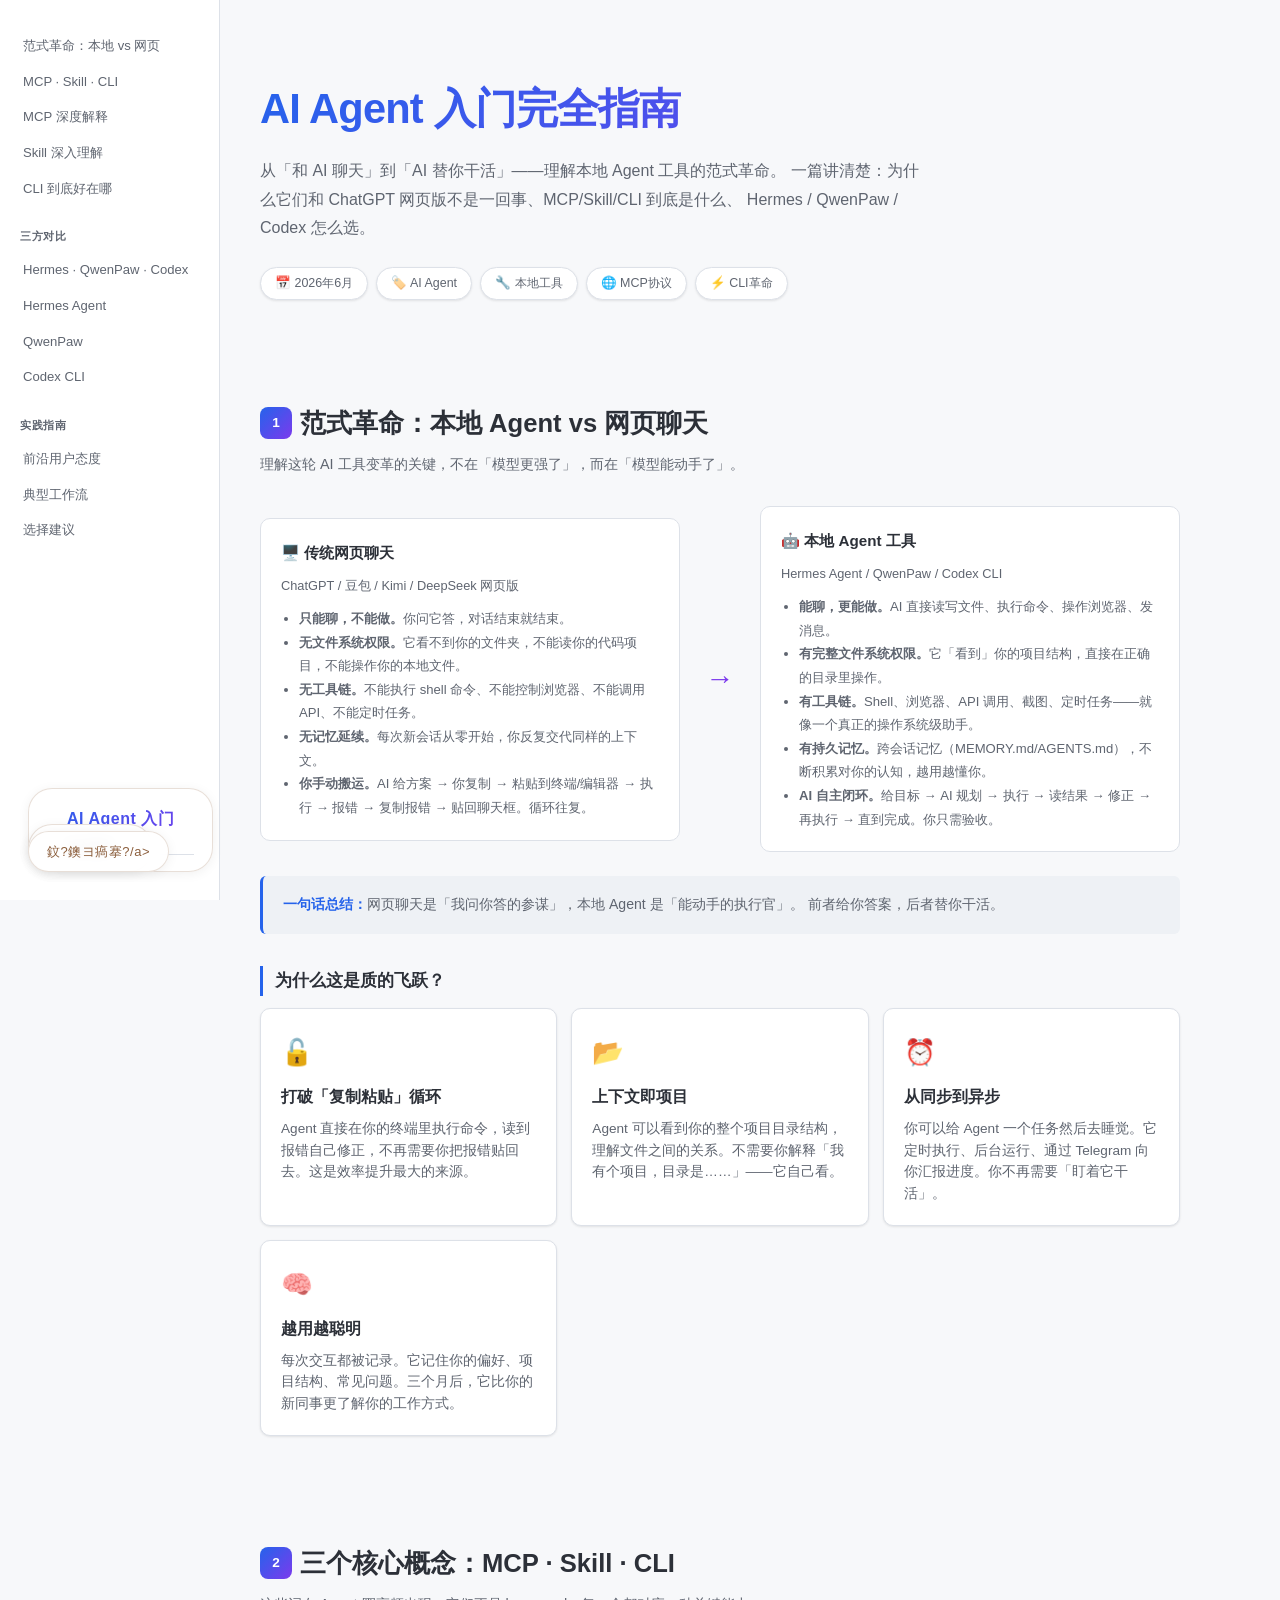
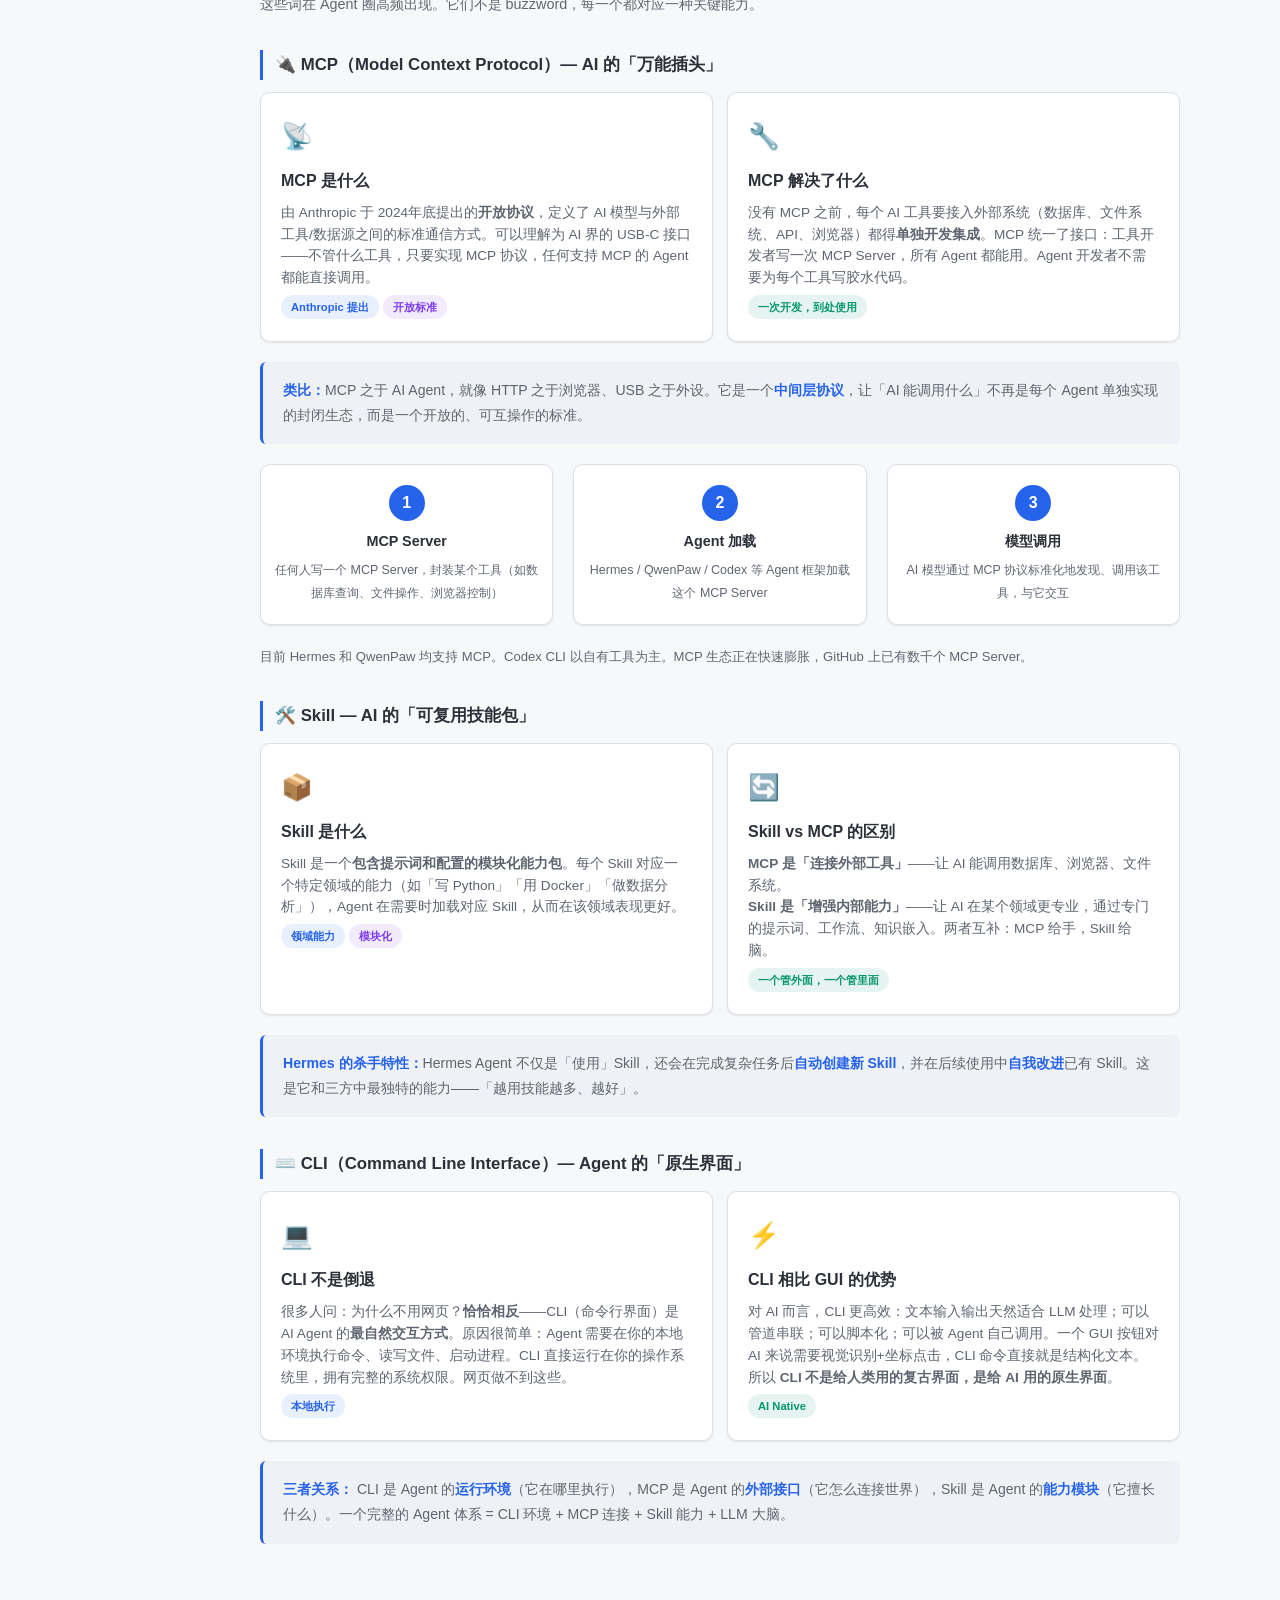
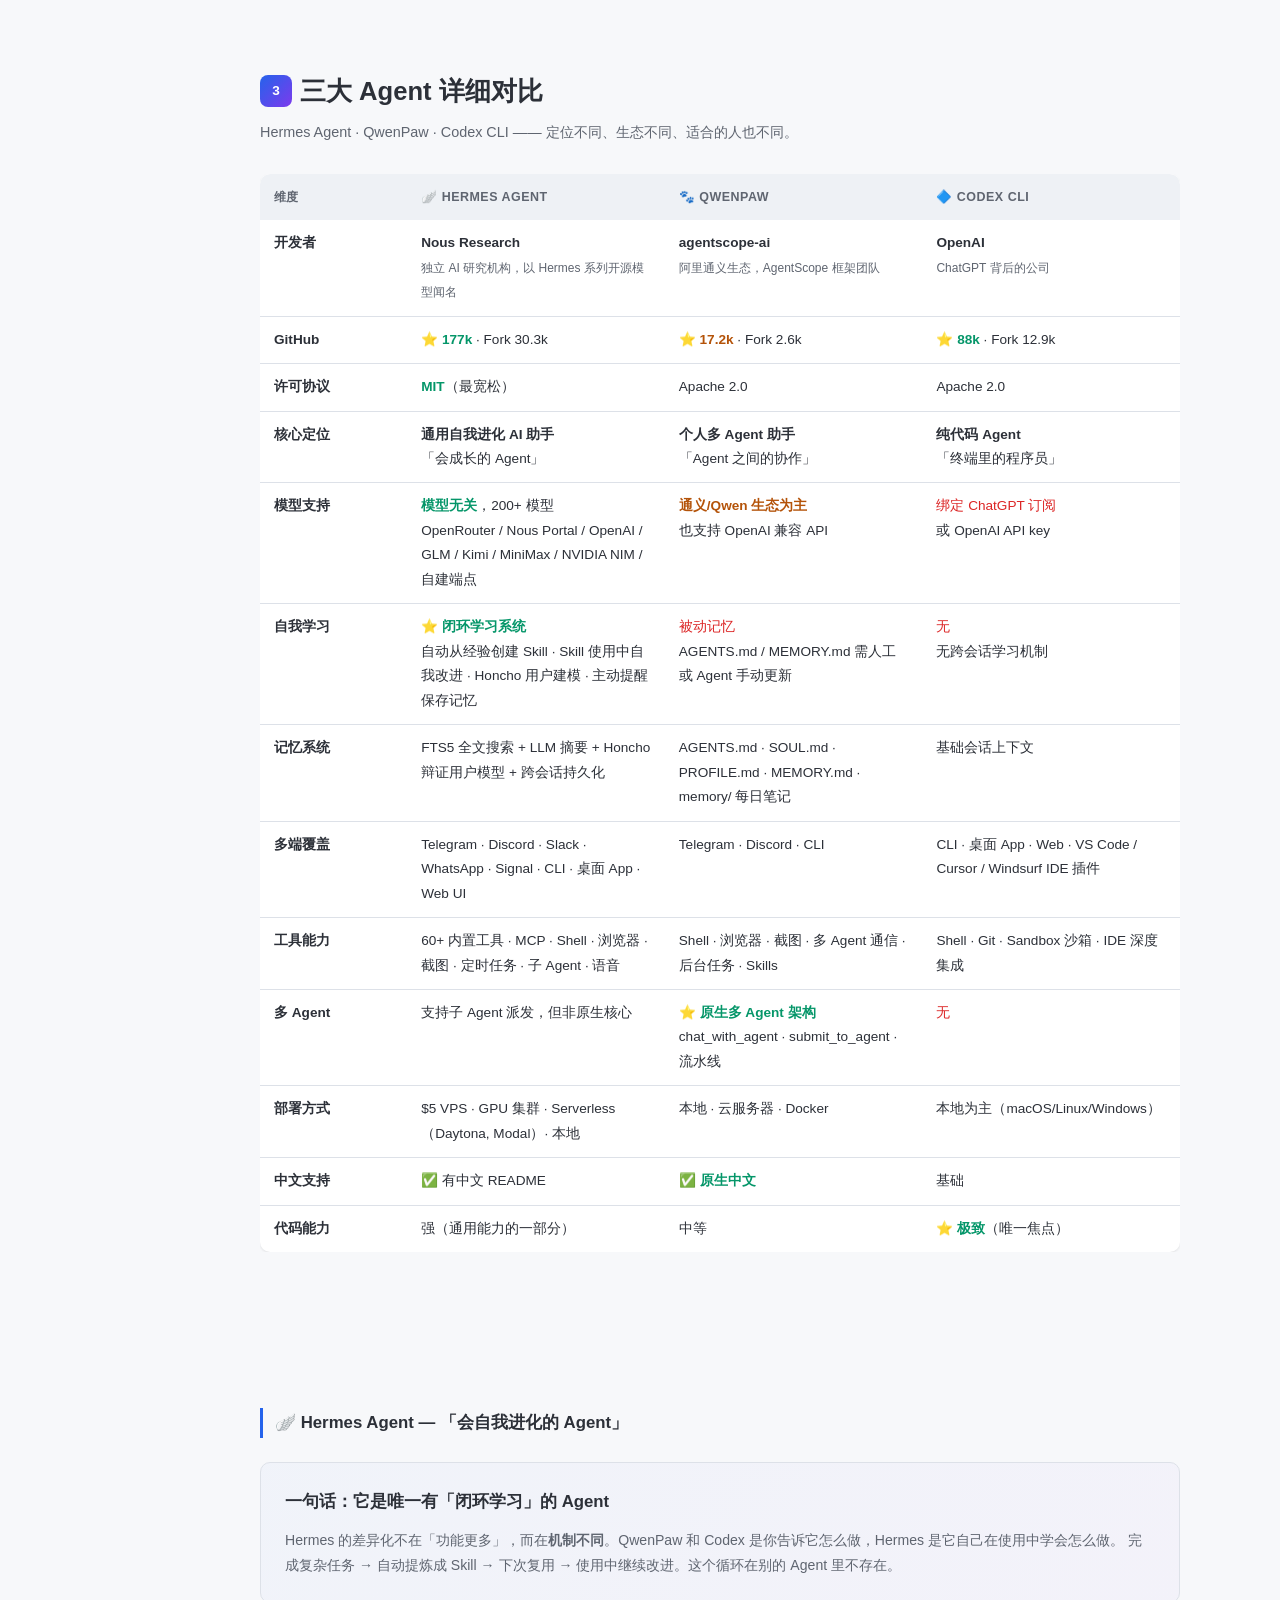
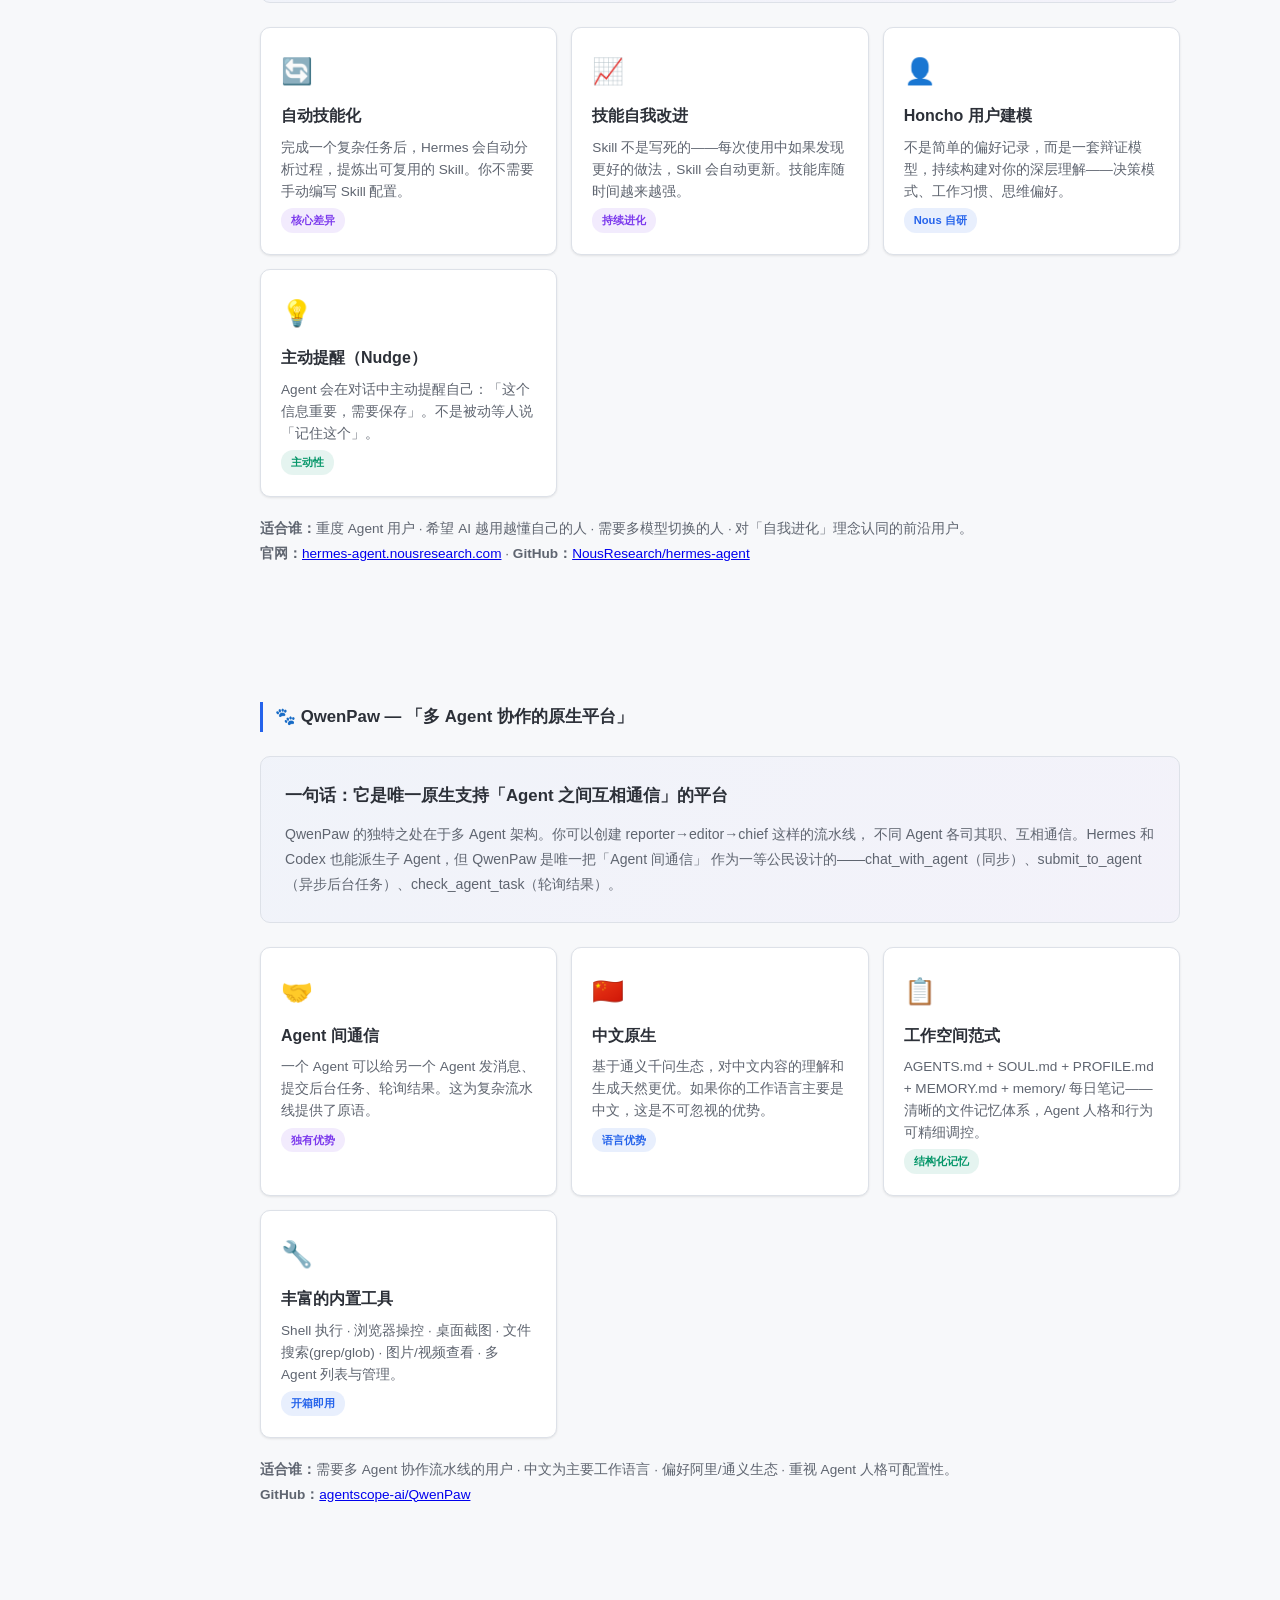
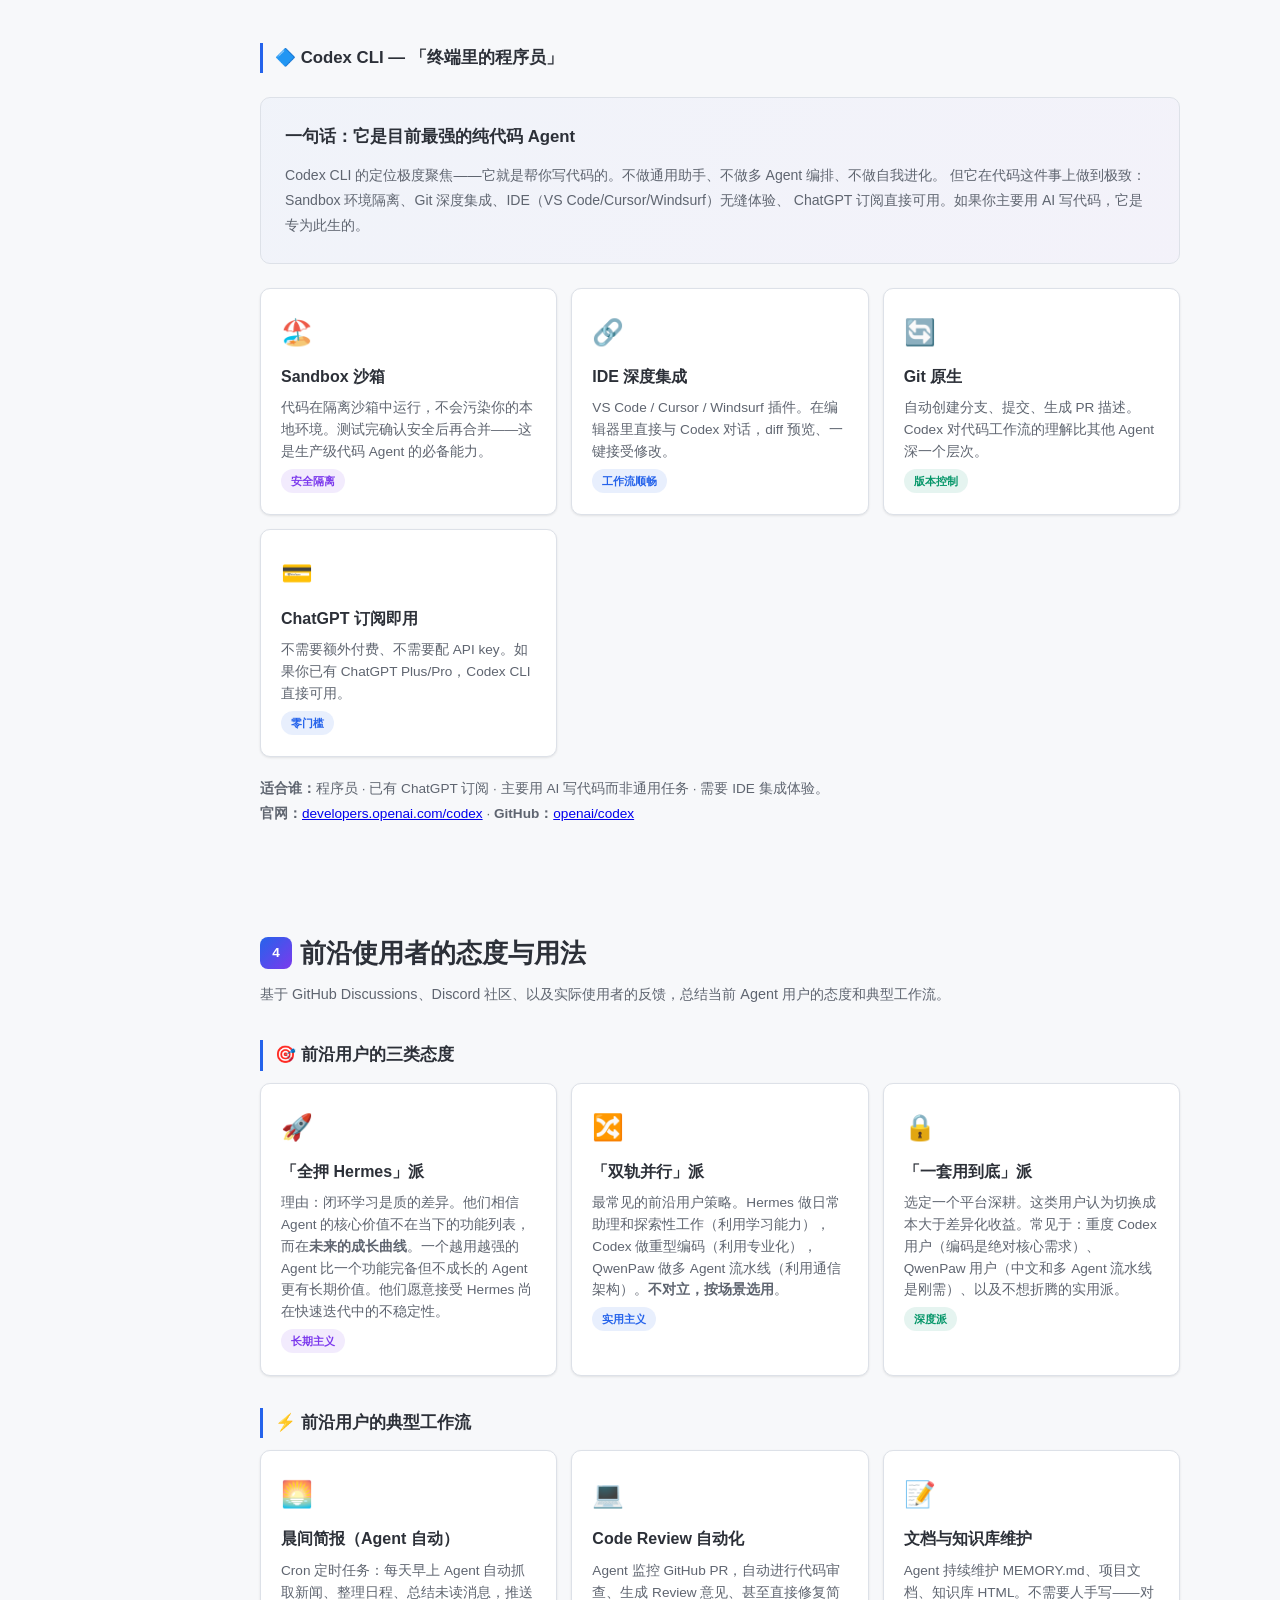
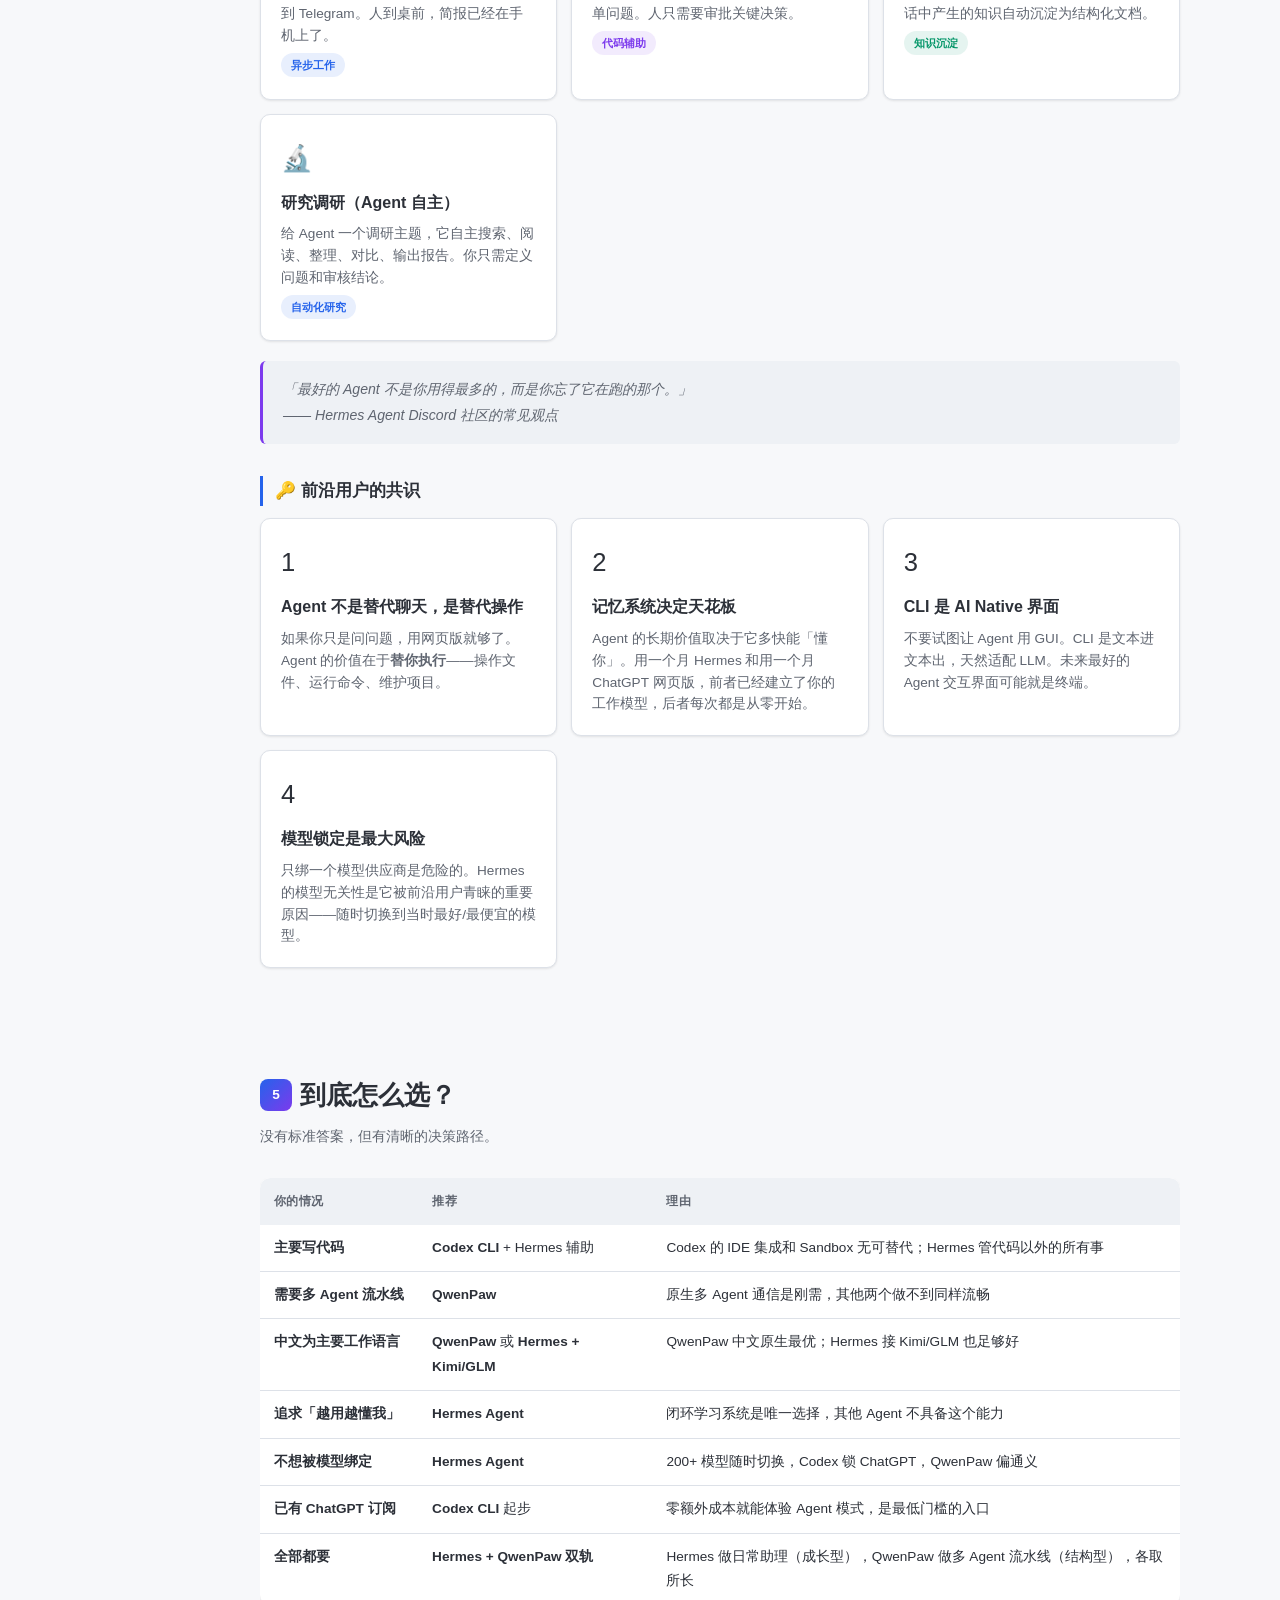
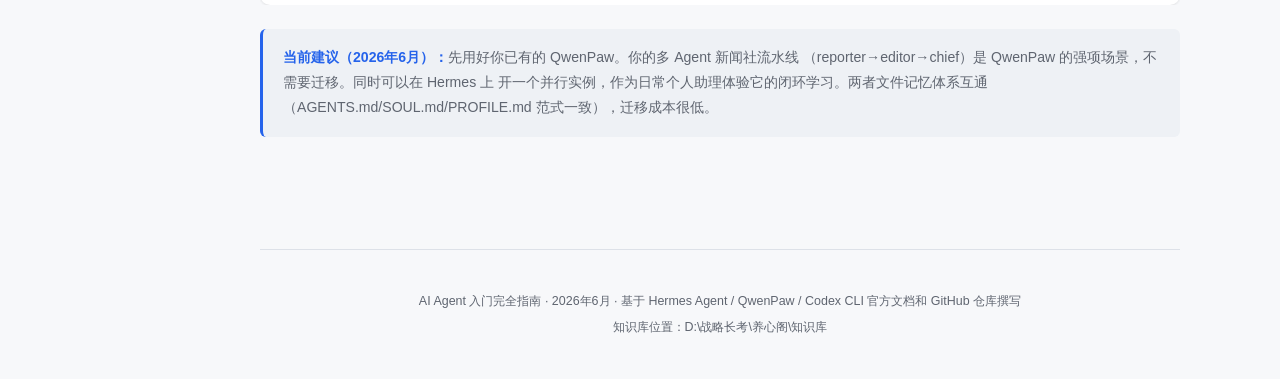
==== kb/ai-agent.html @ 38638a7e "feat: 知识库门户 + 9篇知识文章" ====
﻿<!DOCTYPE html>
<html lang="zh-CN">
<head>
<meta charset="UTF-8">
<meta name="viewport" content="width=device-width, initial-scale=1.0">
<title>AI Agent 入门 — 本地Agent vs 网页聊天 · MCP/Skill/CLI 科普 · 三大Agent对比</title>
<style>
:root {
  --bg: #f7f8fa; --bg2: #fff; --bg3: #eef1f5; --card: #fff;
  --border: #dde1e8; --text: #2c3038; --text2: #5f6570;
  --accent: #2563eb; --accent2: #7c3aed; --accent3: #059669;
  --accent4: #dc2626; --gold: #b45309; --radius: 10px; --radius-sm: 6px;
  --shadow: 0 1px 3px rgba(0,0,0,.06), 0 1px 2px rgba(0,0,0,.04);
  --shadow-hover: 0 4px 16px rgba(0,0,0,.08);
  --nav-w: 220px;
}
* { margin:0; padding:0; box-sizing:border-box; }
html { scroll-behavior:smooth; font-size:16px; }
body {
  background:var(--bg); color:var(--text);
  font-family: -apple-system, BlinkMacSystemFont, "Segoe UI", "PingFang SC", "Hiragino Sans GB", "Microsoft YaHei", sans-serif;
  line-height:1.8; overflow-x:hidden;
}

/* ====== SIDEBAR NAV ====== */
.sidebar {
  position:fixed; top:0; left:0; width:var(--nav-w); height:100vh;
  background:var(--bg2); border-right:1px solid var(--border);
  z-index:200; overflow-y:auto; overflow-x:hidden;
  display:flex; flex-direction:column; padding:20px 0;
}
.side-logo {
  padding:8px 20px 20px; font-weight:800; font-size:1rem;
  background:linear-gradient(135deg,var(--accent),var(--accent2));
  -webkit-background-clip:text; -webkit-text-fill-color:transparent;
  border-bottom:1px solid var(--border); margin-bottom:8px;
}
.side-group { padding:8px 0; }
.side-group-title {
  font-size:0.7rem; font-weight:700; color:var(--text2); text-transform:uppercase;
  letter-spacing:.06em; padding:4px 20px 6px;
}
.side-a {
  display:block; padding:6px 20px; font-size:0.82rem; color:var(--text2);
  text-decoration:none; border-left:3px solid transparent; transition:all .15s;
}
.side-a:hover { color:var(--accent); background:rgba(37,99,235,.06); border-left-color:var(--accent); }

/* ====== MAIN CONTENT ====== */
main { margin-left:var(--nav-w); padding:0 40px; max-width:1000px; }

.hero { padding:72px 0 48px; }
.hero h1 { font-size:clamp(1.8rem,4vw,2.6rem); font-weight:900; letter-spacing:-0.02em; margin-bottom:10px; background:linear-gradient(135deg,var(--accent),var(--accent2)); -webkit-background-clip:text; -webkit-text-fill-color:transparent; }
.hero .sub { font-size:1rem; color:var(--text2); max-width:660px; margin-bottom:24px; }
.hero-badges { display:flex; gap:8px; flex-wrap:wrap; }
.badge { padding:4px 14px; border-radius:18px; font-size:0.78rem; border:1px solid var(--border); color:var(--text2); background:var(--bg2); box-shadow:var(--shadow); }

.section { padding:52px 0; }
.sec-title { font-size:clamp(1.3rem,3vw,1.6rem); font-weight:800; margin-bottom:6px; color:var(--text); display:flex; align-items:center; gap:8px; }
.sec-num { display:inline-flex; align-items:center; justify-content:center; width:32px; height:32px; border-radius:8px; background:linear-gradient(135deg,var(--accent),var(--accent2)); color:#fff; font-size:0.85rem; font-weight:800; flex-shrink:0; }
.sec-desc { color:var(--text2); margin-bottom:28px; font-size:0.9rem; max-width:700px; }
.sec-title-sm { color:var(--text); font-size:1.05rem; font-weight:700; margin:32px 0 12px; padding-left:12px; border-left:3px solid var(--accent); }

.card-grid { display:grid; grid-template-columns:repeat(auto-fill, minmax(260px,1fr)); gap:14px; }
.card-grid-2 { display:grid; grid-template-columns:repeat(auto-fill, minmax(380px,1fr)); gap:14px; }
.card { background:var(--card); border:1px solid var(--border); border-radius:var(--radius); padding:20px; box-shadow:var(--shadow); transition:all .2s; }
.card:hover { box-shadow:var(--shadow-hover); transform:translateY(-1px); }
.card-icon { font-size:1.6rem; margin-bottom:8px; display:block; }
.card h3 { font-size:1rem; font-weight:700; margin-bottom:6px; color:var(--text); }
.card p { font-size:0.85rem; color:var(--text2); line-height:1.6; }

.tag { display:inline-block; padding:2px 10px; border-radius:12px; font-size:0.7rem; margin-top:6px; font-weight:600; }
.tb { background:rgba(37,99,235,.1); color:var(--accent); }
.tg { background:rgba(5,150,105,.1); color:var(--accent3); }
.tp { background:rgba(124,58,237,.1); color:var(--accent2); }
.tr { background:rgba(220,38,38,.1); color:var(--accent4); }
.ty { background:rgba(180,83,9,.1); color:var(--gold); }

/* Info box */
.info-box { background:var(--bg3); border-left:3px solid var(--accent); border-radius:var(--radius-sm); padding:16px 20px; margin:20px 0; font-size:0.88rem; color:var(--text2); }
.info-box strong { color:var(--accent); }

/* Comparison table */
.tbl-wrap { overflow-x:auto; margin:20px 0; }
table { width:100%; border-collapse:collapse; font-size:0.85rem; background:var(--card); border-radius:var(--radius); overflow:hidden; box-shadow:var(--shadow); }
thead th { background:var(--bg3); text-align:left; padding:12px 14px; font-weight:700; font-size:0.78rem; color:var(--text2); text-transform:uppercase; letter-spacing:.04em; }
thead th:first-child { border-radius:var(--radius) 0 0 0; }
thead th:last-child { border-radius:0 var(--radius) 0 0; }
tbody td { padding:11px 14px; border-bottom:1px solid var(--border); vertical-align:top; }
tbody tr:last-child td { border-bottom:none; }
.col-label { font-weight:700; color:var(--text); white-space:nowrap; }
td .yes { color:var(--accent3); font-weight:600; }
td .no  { color:var(--accent4); }
td .partial { color:var(--gold); font-weight:600; }

/* Quote */
blockquote {
  margin:20px 0; padding:16px 20px; background:var(--bg3);
  border-left:3px solid var(--accent2); border-radius:var(--radius-sm);
  font-size:0.88rem; color:var(--text2); font-style:italic;
}

/* Paradigm diagram */
.paradigm-grid {
  display:grid; grid-template-columns:1fr 80px 1fr; gap:0;
  margin:24px 0; align-items:center;
}
.paradigm-col { background:var(--card); border:1px solid var(--border); border-radius:var(--radius); padding:20px; }
.paradigm-arrow { text-align:center; font-size:1.8rem; color:var(--accent2); font-weight:900; }
.paradigm-col h4 { font-size:0.95rem; margin-bottom:8px; display:flex; align-items:center; gap:6px; }
.paradigm-col ul { font-size:0.82rem; color:var(--text2); padding-left:18px; line-height:1.8; }

/* Flow cards */
.flow-row { display:flex; gap:20px; flex-wrap:wrap; margin:20px 0; }
.flow-step { flex:1; min-width:180px; text-align:center; padding:20px 14px; background:var(--card); border:1px solid var(--border); border-radius:var(--radius); box-shadow:var(--shadow); }
.flow-step-num { display:inline-flex; align-items:center; justify-content:center; width:36px; height:36px; border-radius:50%; background:var(--accent); color:#fff; font-weight:800; font-size:1rem; margin-bottom:8px; }
.flow-step h4 { font-size:0.9rem; margin-bottom:4px; }
.flow-step p { font-size:0.78rem; color:var(--text2); }

/* Highlight box */
.hl-box {
  border:1px solid var(--border); border-radius:var(--radius); padding:24px;
  background:linear-gradient(135deg, rgba(37,99,235,.03), rgba(124,58,237,.03));
  margin:24px 0;
}
.hl-box h3 { font-size:1.05rem; margin-bottom:10px; }

/* 响应式 */
@media (max-width:768px) {
  .sidebar { display:none; }
  main { margin-left:0; padding:0 16px; }
  .card-grid { grid-template-columns:1fr; }
  .card-grid-2 { grid-template-columns:1fr; }
  .paradigm-grid { grid-template-columns:1fr; }
  .paradigm-arrow { transform:rotate(90deg); }
}

footer { padding:40px 0; border-top:1px solid var(--border); margin-top:40px; text-align:center; color:var(--text2); font-size:0.78rem; }
</style>
<style>
.kb-back-btn {
  position: fixed; bottom: 28px; left: 28px; z-index: 99999;
  background: rgba(255,255,255,0.9); backdrop-filter: blur(8px);
  -webkit-backdrop-filter: blur(8px);
  border: 1px solid rgba(139,94,60,0.2);
  border-radius: 24px; padding: 8px 18px;
  font-size: 13px; color: #8b5e3c; text-decoration: none;
  font-family: -apple-system, "PingFang SC", "Microsoft YaHei", sans-serif;
  box-shadow: 0 2px 12px rgba(0,0,0,0.06);
  transition: all 0.25s; display: inline-flex; align-items: center; gap: 6px;
  letter-spacing: 0.04em;
}
.kb-back-btn:hover {
  background: rgba(255,255,255,1);
  box-shadow: 0 4px 20px rgba(0,0,0,0.12);
  transform: translateY(-2px);
  border-color: rgba(139,94,60,0.4);
}
</style>
</head>
<body>
<a href="../index.html" class="kb-back-btn">鈫?鐭ヨ瘑搴?/a>


<!-- ====== SIDEBAR NAV ====== -->
<nav class="sidebar">
  <div class="side-logo">AI Agent 入门</div>
  <div class="side-group">
    <div class="side-group-title">核心概念</div>
    <a class="side-a" href="#paradigm">范式革命：本地 vs 网页</a>
    <a class="side-a" href="#concepts">MCP · Skill · CLI</a>
    <a class="side-a" href="#mcp-deep">MCP 深度解释</a>
    <a class="side-a" href="#skill-deep">Skill 深入理解</a>
    <a class="side-a" href="#cli-deep">CLI 到底好在哪</a>
  </div>
  <div class="side-group">
    <div class="side-group-title">三方对比</div>
    <a class="side-a" href="#compare">Hermes · QwenPaw · Codex</a>
    <a class="side-a" href="#hermes-detail">Hermes Agent</a>
    <a class="side-a" href="#qwenpaw-detail">QwenPaw</a>
    <a class="side-a" href="#codex-detail">Codex CLI</a>
  </div>
  <div class="side-group">
    <div class="side-group-title">实践指南</div>
    <a class="side-a" href="#attitude">前沿用户态度</a>
    <a class="side-a" href="#workflow">典型工作流</a>
    <a class="side-a" href="#verdict">选择建议</a>
  </div>
</nav>

<!-- ====== MAIN CONTENT ====== -->
<main>

<!-- HERO -->
<section class="hero">
  <h1>AI Agent 入门完全指南</h1>
  <p class="sub">
    从「和 AI 聊天」到「AI 替你干活」——理解本地 Agent 工具的范式革命。
    一篇讲清楚：为什么它们和 ChatGPT 网页版不是一回事、MCP/Skill/CLI 到底是什么、
    Hermes / QwenPaw / Codex 怎么选。
  </p>
  <div class="hero-badges">
    <span class="badge">📅 2026年6月</span>
    <span class="badge">🏷️ AI Agent</span>
    <span class="badge">🔧 本地工具</span>
    <span class="badge">🌐 MCP协议</span>
    <span class="badge">⚡ CLI革命</span>
  </div>
</section>

<!-- ================================================================ -->
<!-- 第一部分：范式革命 -->
<!-- ================================================================ -->
<section class="section" id="paradigm">
  <h2 class="sec-title"><span class="sec-num">1</span> 范式革命：本地 Agent vs 网页聊天</h2>
  <p class="sec-desc">
    理解这轮 AI 工具变革的关键，不在「模型更强了」，而在「模型能动手了」。
  </p>

  <div class="paradigm-grid">
    <div class="paradigm-col">
      <h4>🖥️ 传统网页聊天</h4>
      <p style="font-size:0.8rem; color:var(--text2); margin-bottom:10px;">ChatGPT / 豆包 / Kimi / DeepSeek 网页版</p>
      <ul>
        <li><strong>只能聊，不能做。</strong>你问它答，对话结束就结束。</li>
        <li><strong>无文件系统权限。</strong>它看不到你的文件夹，不能读你的代码项目，不能操作你的本地文件。</li>
        <li><strong>无工具链。</strong>不能执行 shell 命令、不能控制浏览器、不能调用 API、不能定时任务。</li>
        <li><strong>无记忆延续。</strong>每次新会话从零开始，你反复交代同样的上下文。</li>
        <li><strong>你手动搬运。</strong>AI 给方案 → 你复制 → 粘贴到终端/编辑器 → 执行 → 报错 → 复制报错 → 贴回聊天框。循环往复。</li>
      </ul>
    </div>
    <div class="paradigm-arrow">→</div>
    <div class="paradigm-col">
      <h4>🤖 本地 Agent 工具</h4>
      <p style="font-size:0.8rem; color:var(--text2); margin-bottom:10px;">Hermes Agent / QwenPaw / Codex CLI</p>
      <ul>
        <li><strong>能聊，更能做。</strong>AI 直接读写文件、执行命令、操作浏览器、发消息。</li>
        <li><strong>有完整文件系统权限。</strong>它「看到」你的项目结构，直接在正确的目录里操作。</li>
        <li><strong>有工具链。</strong>Shell、浏览器、API 调用、截图、定时任务——就像一个真正的操作系统级助手。</li>
        <li><strong>有持久记忆。</strong>跨会话记忆（MEMORY.md/AGENTS.md），不断积累对你的认知，越用越懂你。</li>
        <li><strong>AI 自主闭环。</strong>给目标 → AI 规划 → 执行 → 读结果 → 修正 → 再执行 → 直到完成。你只需验收。</li>
      </ul>
    </div>
  </div>

  <div class="info-box">
    <strong>一句话总结：</strong>网页聊天是「我问你答的参谋」，本地 Agent 是「能动手的执行官」。
    前者给你答案，后者替你干活。
  </div>

  <h3 class="sec-title-sm">为什么这是质的飞跃？</h3>
  <div class="card-grid">
    <div class="card">
      <span class="card-icon">🔓</span>
      <h3>打破「复制粘贴」循环</h3>
      <p>Agent 直接在你的终端里执行命令，读到报错自己修正，不再需要你把报错贴回去。这是效率提升最大的来源。</p>
    </div>
    <div class="card">
      <span class="card-icon">📂</span>
      <h3>上下文即项目</h3>
      <p>Agent 可以看到你的整个项目目录结构，理解文件之间的关系。不需要你解释「我有个项目，目录是……」——它自己看。</p>
    </div>
    <div class="card">
      <span class="card-icon">⏰</span>
      <h3>从同步到异步</h3>
      <p>你可以给 Agent 一个任务然后去睡觉。它定时执行、后台运行、通过 Telegram 向你汇报进度。你不再需要「盯着它干活」。</p>
    </div>
    <div class="card">
      <span class="card-icon">🧠</span>
      <h3>越用越聪明</h3>
      <p>每次交互都被记录。它记住你的偏好、项目结构、常见问题。三个月后，它比你的新同事更了解你的工作方式。</p>
    </div>
  </div>
</section>

<!-- ================================================================ -->
<!-- 第二部分：MCP / Skill / CLI 概念科普 -->
<!-- ================================================================ -->
<section class="section" id="concepts">
  <h2 class="sec-title"><span class="sec-num">2</span> 三个核心概念：MCP · Skill · CLI</h2>
  <p class="sec-desc">
    这些词在 Agent 圈高频出现。它们不是 buzzword，每一个都对应一种关键能力。
  </p>

  <!-- MCP -->
  <div id="mcp-deep">
  <h3 class="sec-title-sm">🔌 MCP（Model Context Protocol）— AI 的「万能插头」</h3>
  <div class="card-grid-2">
    <div class="card">
      <span class="card-icon">📡</span>
      <h3>MCP 是什么</h3>
      <p>由 Anthropic 于 2024年底提出的<strong>开放协议</strong>，定义了 AI 模型与外部工具/数据源之间的标准通信方式。可以理解为 AI 界的 USB-C 接口——不管什么工具，只要实现 MCP 协议，任何支持 MCP 的 Agent 都能直接调用。</p>
      <span class="tag tb">Anthropic 提出</span>
      <span class="tag tp">开放标准</span>
    </div>
    <div class="card">
      <span class="card-icon">🔧</span>
      <h3>MCP 解决了什么</h3>
      <p>没有 MCP 之前，每个 AI 工具要接入外部系统（数据库、文件系统、API、浏览器）都得<strong>单独开发集成</strong>。MCP 统一了接口：工具开发者写一次 MCP Server，所有 Agent 都能用。Agent 开发者不需要为每个工具写胶水代码。</p>
      <span class="tag tg">一次开发，到处使用</span>
    </div>
  </div>
  <div class="info-box">
    <strong>类比：</strong>MCP 之于 AI Agent，就像 HTTP 之于浏览器、USB 之于外设。它是一个<strong>中间层协议</strong>，让「AI 能调用什么」不再是每个 Agent 单独实现的封闭生态，而是一个开放的、可互操作的标准。
  </div>
  <div class="flow-row">
    <div class="flow-step">
      <div class="flow-step-num">1</div>
      <h4>MCP Server</h4>
      <p>任何人写一个 MCP Server，封装某个工具（如数据库查询、文件操作、浏览器控制）</p>
    </div>
    <div class="flow-step">
      <div class="flow-step-num">2</div>
      <h4>Agent 加载</h4>
      <p>Hermes / QwenPaw / Codex 等 Agent 框架加载这个 MCP Server</p>
    </div>
    <div class="flow-step">
      <div class="flow-step-num">3</div>
      <h4>模型调用</h4>
      <p>AI 模型通过 MCP 协议标准化地发现、调用该工具，与它交互</p>
    </div>
  </div>
  <p style="font-size:0.82rem; color:var(--text2);">目前 Hermes 和 QwenPaw 均支持 MCP。Codex CLI 以自有工具为主。MCP 生态正在快速膨胀，GitHub 上已有数千个 MCP Server。</p>
  </div>

  <!-- Skill -->
  <div id="skill-deep">
  <h3 class="sec-title-sm">🛠️ Skill — AI 的「可复用技能包」</h3>
  <div class="card-grid-2">
    <div class="card">
      <span class="card-icon">📦</span>
      <h3>Skill 是什么</h3>
      <p>Skill 是一个<strong>包含提示词和配置的模块化能力包</strong>。每个 Skill 对应一个特定领域的能力（如「写 Python」「用 Docker」「做数据分析」），Agent 在需要时加载对应 Skill，从而在该领域表现更好。</p>
      <span class="tag tb">领域能力</span>
      <span class="tag tp">模块化</span>
    </div>
    <div class="card">
      <span class="card-icon">🔄</span>
      <h3>Skill vs MCP 的区别</h3>
      <p><strong>MCP 是「连接外部工具」</strong>——让 AI 能调用数据库、浏览器、文件系统。<br>
      <strong>Skill 是「增强内部能力」</strong>——让 AI 在某个领域更专业，通过专门的提示词、工作流、知识嵌入。两者互补：MCP 给手，Skill 给脑。</p>
      <span class="tag tg">一个管外面，一个管里面</span>
    </div>
  </div>
  <div class="info-box">
    <strong>Hermes 的杀手特性：</strong>Hermes Agent 不仅是「使用」Skill，还会在完成复杂任务后<strong>自动创建新 Skill</strong>，并在后续使用中<strong>自我改进</strong>已有 Skill。这是它和三方中最独特的能力——「越用技能越多、越好」。
  </div>
  </div>

  <!-- CLI -->
  <div id="cli-deep">
  <h3 class="sec-title-sm">⌨️ CLI（Command Line Interface）— Agent 的「原生界面」</h3>
  <div class="card-grid-2">
    <div class="card">
      <span class="card-icon">💻</span>
      <h3>CLI 不是倒退</h3>
      <p>很多人问：为什么不用网页？<strong>恰恰相反</strong>——CLI（命令行界面）是 AI Agent 的<strong>最自然交互方式</strong>。原因很简单：Agent 需要在你的本地环境执行命令、读写文件、启动进程。CLI 直接运行在你的操作系统里，拥有完整的系统权限。网页做不到这些。</p>
      <span class="tag tb">本地执行</span>
    </div>
    <div class="card">
      <span class="card-icon">⚡</span>
      <h3>CLI 相比 GUI 的优势</h3>
      <p>对 AI 而言，CLI 更高效：文本输入输出天然适合 LLM 处理；可以管道串联；可以脚本化；可以被 Agent 自己调用。一个 GUI 按钮对 AI 来说需要视觉识别+坐标点击，CLI 命令直接就是结构化文本。所以 <strong>CLI 不是给人类用的复古界面，是给 AI 用的原生界面</strong>。</p>
      <span class="tag tg">AI Native</span>
    </div>
  </div>
  <div class="info-box">
    <strong>三者关系：</strong>
    CLI 是 Agent 的<strong>运行环境</strong>（它在哪里执行），MCP 是 Agent 的<strong>外部接口</strong>（它怎么连接世界），Skill 是 Agent 的<strong>能力模块</strong>（它擅长什么）。一个完整的 Agent 体系 = CLI 环境 + MCP 连接 + Skill 能力 + LLM 大脑。
  </div>
  </div>
</section>

<!-- ================================================================ -->
<!-- 第三部分：三大 Agent 对比 -->
<!-- ================================================================ -->
<section class="section" id="compare">
  <h2 class="sec-title"><span class="sec-num">3</span> 三大 Agent 详细对比</h2>
  <p class="sec-desc">
    Hermes Agent · QwenPaw · Codex CLI —— 定位不同、生态不同、适合的人也不同。
  </p>

  <div class="tbl-wrap">
  <table>
    <thead>
      <tr>
        <th style="width:16%">维度</th>
        <th style="width:28%">🪽 Hermes Agent</th>
        <th style="width:28%">🐾 QwenPaw</th>
        <th style="width:28%">🔷 Codex CLI</th>
      </tr>
    </thead>
    <tbody>
      <tr>
        <td class="col-label">开发者</td>
        <td><strong>Nous Research</strong><br><span style="font-size:0.75rem;color:var(--text2)">独立 AI 研究机构，以 Hermes 系列开源模型闻名</span></td>
        <td><strong>agentscope-ai</strong><br><span style="font-size:0.75rem;color:var(--text2)">阿里通义生态，AgentScope 框架团队</span></td>
        <td><strong>OpenAI</strong><br><span style="font-size:0.75rem;color:var(--text2)">ChatGPT 背后的公司</span></td>
      </tr>
      <tr>
        <td class="col-label">GitHub</td>
        <td><span class="yes">⭐ 177k</span> · Fork 30.3k</td>
        <td><span class="partial">⭐ 17.2k</span> · Fork 2.6k</td>
        <td><span class="yes">⭐ 88k</span> · Fork 12.9k</td>
      </tr>
      <tr>
        <td class="col-label">许可协议</td>
        <td><span class="yes">MIT</span>（最宽松）</td>
        <td>Apache 2.0</td>
        <td>Apache 2.0</td>
      </tr>
      <tr>
        <td class="col-label">核心定位</td>
        <td><strong>通用自我进化 AI 助手</strong><br>「会成长的 Agent」</td>
        <td><strong>个人多 Agent 助手</strong><br>「Agent 之间的协作」</td>
        <td><strong>纯代码 Agent</strong><br>「终端里的程序员」</td>
      </tr>
      <tr>
        <td class="col-label">模型支持</td>
        <td><span class="yes">模型无关</span>，200+ 模型<br>OpenRouter / Nous Portal / OpenAI / GLM / Kimi / MiniMax / NVIDIA NIM / 自建端点</td>
        <td><span class="partial">通义/Qwen 生态为主</span><br>也支持 OpenAI 兼容 API</td>
        <td><span class="no">绑定 ChatGPT 订阅</span><br>或 OpenAI API key</td>
      </tr>
      <tr>
        <td class="col-label">自我学习</td>
        <td><span class="yes">⭐ 闭环学习系统</span><br>自动从经验创建 Skill · Skill 使用中自我改进 · Honcho 用户建模 · 主动提醒保存记忆</td>
        <td><span class="no">被动记忆</span><br>AGENTS.md / MEMORY.md 需人工或 Agent 手动更新</td>
        <td><span class="no">无</span><br>无跨会话学习机制</td>
      </tr>
      <tr>
        <td class="col-label">记忆系统</td>
        <td>FTS5 全文搜索 + LLM 摘要 + Honcho 辩证用户模型 + 跨会话持久化</td>
        <td>AGENTS.md · SOUL.md · PROFILE.md · MEMORY.md · memory/ 每日笔记</td>
        <td>基础会话上下文</td>
      </tr>
      <tr>
        <td class="col-label">多端覆盖</td>
        <td>Telegram · Discord · Slack · WhatsApp · Signal · CLI · 桌面 App · Web UI</td>
        <td>Telegram · Discord · CLI</td>
        <td>CLI · 桌面 App · Web · VS Code / Cursor / Windsurf IDE 插件</td>
      </tr>
      <tr>
        <td class="col-label">工具能力</td>
        <td>60+ 内置工具 · MCP · Shell · 浏览器 · 截图 · 定时任务 · 子 Agent · 语音</td>
        <td>Shell · 浏览器 · 截图 · 多 Agent 通信 · 后台任务 · Skills</td>
        <td>Shell · Git · Sandbox 沙箱 · IDE 深度集成</td>
      </tr>
      <tr>
        <td class="col-label">多 Agent</td>
        <td>支持子 Agent 派发，但非原生核心</td>
        <td><span class="yes">⭐ 原生多 Agent 架构</span><br>chat_with_agent · submit_to_agent · 流水线</td>
        <td><span class="no">无</span></td>
      </tr>
      <tr>
        <td class="col-label">部署方式</td>
        <td>$5 VPS · GPU 集群 · Serverless（Daytona, Modal）· 本地</td>
        <td>本地 · 云服务器 · Docker</td>
        <td>本地为主（macOS/Linux/Windows）</td>
      </tr>
      <tr>
        <td class="col-label">中文支持</td>
        <td>✅ 有中文 README</td>
        <td><span class="yes">✅ 原生中文</span></td>
        <td>基础</td>
      </tr>
      <tr>
        <td class="col-label">代码能力</td>
        <td>强（通用能力的一部分）</td>
        <td>中等</td>
        <td><span class="yes">⭐ 极致</span>（唯一焦点）</td>
      </tr>
    </tbody>
  </table>
  </div>
</section>

<!-- Hermes Detail -->
<section class="section" id="hermes-detail">
  <h3 class="sec-title-sm">🪽 Hermes Agent — 「会自我进化的 Agent」</h3>
  <div class="hl-box">
    <h3>一句话：它是唯一有「闭环学习」的 Agent</h3>
    <p style="color:var(--text2);font-size:0.88rem;">
      Hermes 的差异化不在「功能更多」，而在<strong>机制不同</strong>。QwenPaw 和 Codex 是你告诉它怎么做，Hermes 是它自己在使用中学会怎么做。
      完成复杂任务 → 自动提炼成 Skill → 下次复用 → 使用中继续改进。这个循环在别的 Agent 里不存在。
    </p>
  </div>
  <div class="card-grid">
    <div class="card">
      <span class="card-icon">🔄</span>
      <h3>自动技能化</h3>
      <p>完成一个复杂任务后，Hermes 会自动分析过程，提炼出可复用的 Skill。你不需要手动编写 Skill 配置。</p>
      <span class="tag tp">核心差异</span>
    </div>
    <div class="card">
      <span class="card-icon">📈</span>
      <h3>技能自我改进</h3>
      <p>Skill 不是写死的——每次使用中如果发现更好的做法，Skill 会自动更新。技能库随时间越来越强。</p>
      <span class="tag tp">持续进化</span>
    </div>
    <div class="card">
      <span class="card-icon">👤</span>
      <h3>Honcho 用户建模</h3>
      <p>不是简单的偏好记录，而是一套辩证模型，持续构建对你的深层理解——决策模式、工作习惯、思维偏好。</p>
      <span class="tag tb">Nous 自研</span>
    </div>
    <div class="card">
      <span class="card-icon">💡</span>
      <h3>主动提醒（Nudge）</h3>
      <p>Agent 会在对话中主动提醒自己：「这个信息重要，需要保存」。不是被动等人说「记住这个」。</p>
      <span class="tag tg">主动性</span>
    </div>
  </div>
  <p style="margin-top:20px;font-size:0.85rem;color:var(--text2);">
    <strong>适合谁：</strong>重度 Agent 用户 · 希望 AI 越用越懂自己的人 · 需要多模型切换的人 · 对「自我进化」理念认同的前沿用户。<br>
    <strong>官网：</strong><a href="https://hermes-agent.nousresearch.com/docs/" target="_blank">hermes-agent.nousresearch.com</a> ·
    <strong>GitHub：</strong><a href="https://github.com/NousResearch/hermes-agent" target="_blank">NousResearch/hermes-agent</a>
  </p>
</section>

<!-- QwenPaw Detail -->
<section class="section" id="qwenpaw-detail">
  <h3 class="sec-title-sm">🐾 QwenPaw — 「多 Agent 协作的原生平台」</h3>
  <div class="hl-box">
    <h3>一句话：它是唯一原生支持「Agent 之间互相通信」的平台</h3>
    <p style="color:var(--text2);font-size:0.88rem;">
      QwenPaw 的独特之处在于多 Agent 架构。你可以创建 reporter→editor→chief 这样的流水线，
      不同 Agent 各司其职、互相通信。Hermes 和 Codex 也能派生子 Agent，但 QwenPaw 是唯一把「Agent 间通信」
      作为一等公民设计的——chat_with_agent（同步）、submit_to_agent（异步后台任务）、check_agent_task（轮询结果）。
    </p>
  </div>
  <div class="card-grid">
    <div class="card">
      <span class="card-icon">🤝</span>
      <h3>Agent 间通信</h3>
      <p>一个 Agent 可以给另一个 Agent 发消息、提交后台任务、轮询结果。这为复杂流水线提供了原语。</p>
      <span class="tag tp">独有优势</span>
    </div>
    <div class="card">
      <span class="card-icon">🇨🇳</span>
      <h3>中文原生</h3>
      <p>基于通义千问生态，对中文内容的理解和生成天然更优。如果你的工作语言主要是中文，这是不可忽视的优势。</p>
      <span class="tag tb">语言优势</span>
    </div>
    <div class="card">
      <span class="card-icon">📋</span>
      <h3>工作空间范式</h3>
      <p>AGENTS.md + SOUL.md + PROFILE.md + MEMORY.md + memory/ 每日笔记——清晰的文件记忆体系，Agent 人格和行为可精细调控。</p>
      <span class="tag tg">结构化记忆</span>
    </div>
    <div class="card">
      <span class="card-icon">🔧</span>
      <h3>丰富的内置工具</h3>
      <p>Shell 执行 · 浏览器操控 · 桌面截图 · 文件搜索(grep/glob) · 图片/视频查看 · 多 Agent 列表与管理。</p>
      <span class="tag tb">开箱即用</span>
    </div>
  </div>
  <p style="margin-top:20px;font-size:0.85rem;color:var(--text2);">
    <strong>适合谁：</strong>需要多 Agent 协作流水线的用户 · 中文为主要工作语言 · 偏好阿里/通义生态 · 重视 Agent 人格可配置性。<br>
    <strong>GitHub：</strong><a href="https://github.com/agentscope-ai/QwenPaw" target="_blank">agentscope-ai/QwenPaw</a>
  </p>
</section>

<!-- Codex Detail -->
<section class="section" id="codex-detail">
  <h3 class="sec-title-sm">🔷 Codex CLI — 「终端里的程序员」</h3>
  <div class="hl-box">
    <h3>一句话：它是目前最强的纯代码 Agent</h3>
    <p style="color:var(--text2);font-size:0.88rem;">
      Codex CLI 的定位极度聚焦——它就是帮你写代码的。不做通用助手、不做多 Agent 编排、不做自我进化。
      但它在代码这件事上做到极致：Sandbox 环境隔离、Git 深度集成、IDE（VS Code/Cursor/Windsurf）无缝体验、
      ChatGPT 订阅直接可用。如果你主要用 AI 写代码，它是专为此生的。
    </p>
  </div>
  <div class="card-grid">
    <div class="card">
      <span class="card-icon">🏖️</span>
      <h3>Sandbox 沙箱</h3>
      <p>代码在隔离沙箱中运行，不会污染你的本地环境。测试完确认安全后再合并——这是生产级代码 Agent 的必备能力。</p>
      <span class="tag tp">安全隔离</span>
    </div>
    <div class="card">
      <span class="card-icon">🔗</span>
      <h3>IDE 深度集成</h3>
      <p>VS Code / Cursor / Windsurf 插件。在编辑器里直接与 Codex 对话，diff 预览、一键接受修改。</p>
      <span class="tag tb">工作流顺畅</span>
    </div>
    <div class="card">
      <span class="card-icon">🔄</span>
      <h3>Git 原生</h3>
      <p>自动创建分支、提交、生成 PR 描述。Codex 对代码工作流的理解比其他 Agent 深一个层次。</p>
      <span class="tag tg">版本控制</span>
    </div>
    <div class="card">
      <span class="card-icon">💳</span>
      <h3>ChatGPT 订阅即用</h3>
      <p>不需要额外付费、不需要配 API key。如果你已有 ChatGPT Plus/Pro，Codex CLI 直接可用。</p>
      <span class="tag tb">零门槛</span>
    </div>
  </div>
  <p style="margin-top:20px;font-size:0.85rem;color:var(--text2);">
    <strong>适合谁：</strong>程序员 · 已有 ChatGPT 订阅 · 主要用 AI 写代码而非通用任务 · 需要 IDE 集成体验。<br>
    <strong>官网：</strong><a href="https://developers.openai.com/codex" target="_blank">developers.openai.com/codex</a> ·
    <strong>GitHub：</strong><a href="https://github.com/openai/codex" target="_blank">openai/codex</a>
  </p>
</section>

<!-- ================================================================ -->
<!-- 第四部分：前沿使用者态度与工作流 -->
<!-- ================================================================ -->
<section class="section" id="attitude">
  <h2 class="sec-title"><span class="sec-num">4</span> 前沿使用者的态度与用法</h2>
  <p class="sec-desc">
    基于 GitHub Discussions、Discord 社区、以及实际使用者的反馈，总结当前 Agent 用户的态度和典型工作流。
  </p>

  <h3 class="sec-title-sm">🎯 前沿用户的三类态度</h3>
  <div class="card-grid">
    <div class="card">
      <span class="card-icon">🚀</span>
      <h3>「全押 Hermes」派</h3>
      <p>理由：闭环学习是质的差异。他们相信 Agent 的核心价值不在当下的功能列表，而在<strong>未来的成长曲线</strong>。一个越用越强的 Agent 比一个功能完备但不成长的 Agent 更有长期价值。他们愿意接受 Hermes 尚在快速迭代中的不稳定性。</p>
      <span class="tag tp">长期主义</span>
    </div>
    <div class="card">
      <span class="card-icon">🔀</span>
      <h3>「双轨并行」派</h3>
      <p>最常见的前沿用户策略。Hermes 做日常助理和探索性工作（利用学习能力），Codex 做重型编码（利用专业化），QwenPaw 做多 Agent 流水线（利用通信架构）。<strong>不对立，按场景选用</strong>。</p>
      <span class="tag tb">实用主义</span>
    </div>
    <div class="card">
      <span class="card-icon">🔒</span>
      <h3>「一套用到底」派</h3>
      <p>选定一个平台深耕。这类用户认为切换成本大于差异化收益。常见于：重度 Codex 用户（编码是绝对核心需求）、QwenPaw 用户（中文和多 Agent 流水线是刚需）、以及不想折腾的实用派。</p>
      <span class="tag tg">深度派</span>
    </div>
  </div>

  <h3 class="sec-title-sm">⚡ 前沿用户的典型工作流</h3>
  <div id="workflow">
  <div class="card-grid">
    <div class="card">
      <span class="card-icon">🌅</span>
      <h3>晨间简报（Agent 自动）</h3>
      <p>Cron 定时任务：每天早上 Agent 自动抓取新闻、整理日程、总结未读消息，推送到 Telegram。人到桌前，简报已经在手机上了。</p>
      <span class="tag tb">异步工作</span>
    </div>
    <div class="card">
      <span class="card-icon">💻</span>
      <h3>Code Review 自动化</h3>
      <p>Agent 监控 GitHub PR，自动进行代码审查、生成 Review 意见、甚至直接修复简单问题。人只需要审批关键决策。</p>
      <span class="tag tp">代码辅助</span>
    </div>
    <div class="card">
      <span class="card-icon">📝</span>
      <h3>文档与知识库维护</h3>
      <p>Agent 持续维护 MEMORY.md、项目文档、知识库 HTML。不需要人手写——对话中产生的知识自动沉淀为结构化文档。</p>
      <span class="tag tg">知识沉淀</span>
    </div>
    <div class="card">
      <span class="card-icon">🔬</span>
      <h3>研究调研（Agent 自主）</h3>
      <p>给 Agent 一个调研主题，它自主搜索、阅读、整理、对比、输出报告。你只需定义问题和审核结论。</p>
      <span class="tag tb">自动化研究</span>
    </div>
  </div>
  </div>

  <blockquote>
    「最好的 Agent 不是你用得最多的，而是你忘了它在跑的那个。」
    <br>—— Hermes Agent Discord 社区的常见观点
  </blockquote>

  <h3 class="sec-title-sm">🔑 前沿用户的共识</h3>
  <div class="card-grid">
    <div class="card">
      <span class="card-icon">1</span>
      <h3>Agent 不是替代聊天，是替代操作</h3>
      <p>如果你只是问问题，用网页版就够了。Agent 的价值在于<strong>替你执行</strong>——操作文件、运行命令、维护项目。</p>
    </div>
    <div class="card">
      <span class="card-icon">2</span>
      <h3>记忆系统决定天花板</h3>
      <p>Agent 的长期价值取决于它多快能「懂你」。用一个月 Hermes 和用一个月 ChatGPT 网页版，前者已经建立了你的工作模型，后者每次都是从零开始。</p>
    </div>
    <div class="card">
      <span class="card-icon">3</span>
      <h3>CLI 是 AI Native 界面</h3>
      <p>不要试图让 Agent 用 GUI。CLI 是文本进文本出，天然适配 LLM。未来最好的 Agent 交互界面可能就是终端。</p>
    </div>
    <div class="card">
      <span class="card-icon">4</span>
      <h3>模型锁定是最大风险</h3>
      <p>只绑一个模型供应商是危险的。Hermes 的模型无关性是它被前沿用户青睐的重要原因——随时切换到当时最好/最便宜的模型。</p>
    </div>
  </div>
</section>

<!-- ================================================================ -->
<!-- 第五部分：选择建议 -->
<!-- ================================================================ -->
<section class="section" id="verdict">
  <h2 class="sec-title"><span class="sec-num">5</span> 到底怎么选？</h2>
  <p class="sec-desc">
    没有标准答案，但有清晰的决策路径。
  </p>

  <div class="tbl-wrap">
  <table>
    <thead>
      <tr>
        <th>你的情况</th>
        <th>推荐</th>
        <th>理由</th>
      </tr>
    </thead>
    <tbody>
      <tr>
        <td class="col-label">主要写代码</td>
        <td><strong>Codex CLI</strong> + Hermes 辅助</td>
        <td>Codex 的 IDE 集成和 Sandbox 无可替代；Hermes 管代码以外的所有事</td>
      </tr>
      <tr>
        <td class="col-label">需要多 Agent 流水线</td>
        <td><strong>QwenPaw</strong></td>
        <td>原生多 Agent 通信是刚需，其他两个做不到同样流畅</td>
      </tr>
      <tr>
        <td class="col-label">中文为主要工作语言</td>
        <td><strong>QwenPaw</strong> 或 <strong>Hermes + Kimi/GLM</strong></td>
        <td>QwenPaw 中文原生最优；Hermes 接 Kimi/GLM 也足够好</td>
      </tr>
      <tr>
        <td class="col-label">追求「越用越懂我」</td>
        <td><strong>Hermes Agent</strong></td>
        <td>闭环学习系统是唯一选择，其他 Agent 不具备这个能力</td>
      </tr>
      <tr>
        <td class="col-label">不想被模型绑定</td>
        <td><strong>Hermes Agent</strong></td>
        <td>200+ 模型随时切换，Codex 锁 ChatGPT，QwenPaw 偏通义</td>
      </tr>
      <tr>
        <td class="col-label">已有 ChatGPT 订阅</td>
        <td><strong>Codex CLI</strong> 起步</td>
        <td>零额外成本就能体验 Agent 模式，是最低门槛的入口</td>
      </tr>
      <tr>
        <td class="col-label">全部都要</td>
        <td><strong>Hermes + QwenPaw 双轨</strong></td>
        <td>Hermes 做日常助理（成长型），QwenPaw 做多 Agent 流水线（结构型），各取所长</td>
      </tr>
    </tbody>
  </table>
  </div>

  <div class="info-box" style="margin-top:24px;">
    <strong>当前建议（2026年6月）：</strong>先用好你已有的 QwenPaw。你的多 Agent 新闻社流水线
    （reporter→editor→chief）是 QwenPaw 的强项场景，不需要迁移。同时可以在 Hermes 上
    开一个并行实例，作为日常个人助理体验它的闭环学习。两者文件记忆体系互通
    （AGENTS.md/SOUL.md/PROFILE.md 范式一致），迁移成本很低。
  </div>
</section>

<footer>
  <p>AI Agent 入门完全指南 · 2026年6月 · 基于 Hermes Agent / QwenPaw / Codex CLI 官方文档和 GitHub 仓库撰写</p>
  <p style="margin-top:4px;">知识库位置：D:\战略长考\养心阁\知识库</p>
</footer>

</main>
</body>
</html>
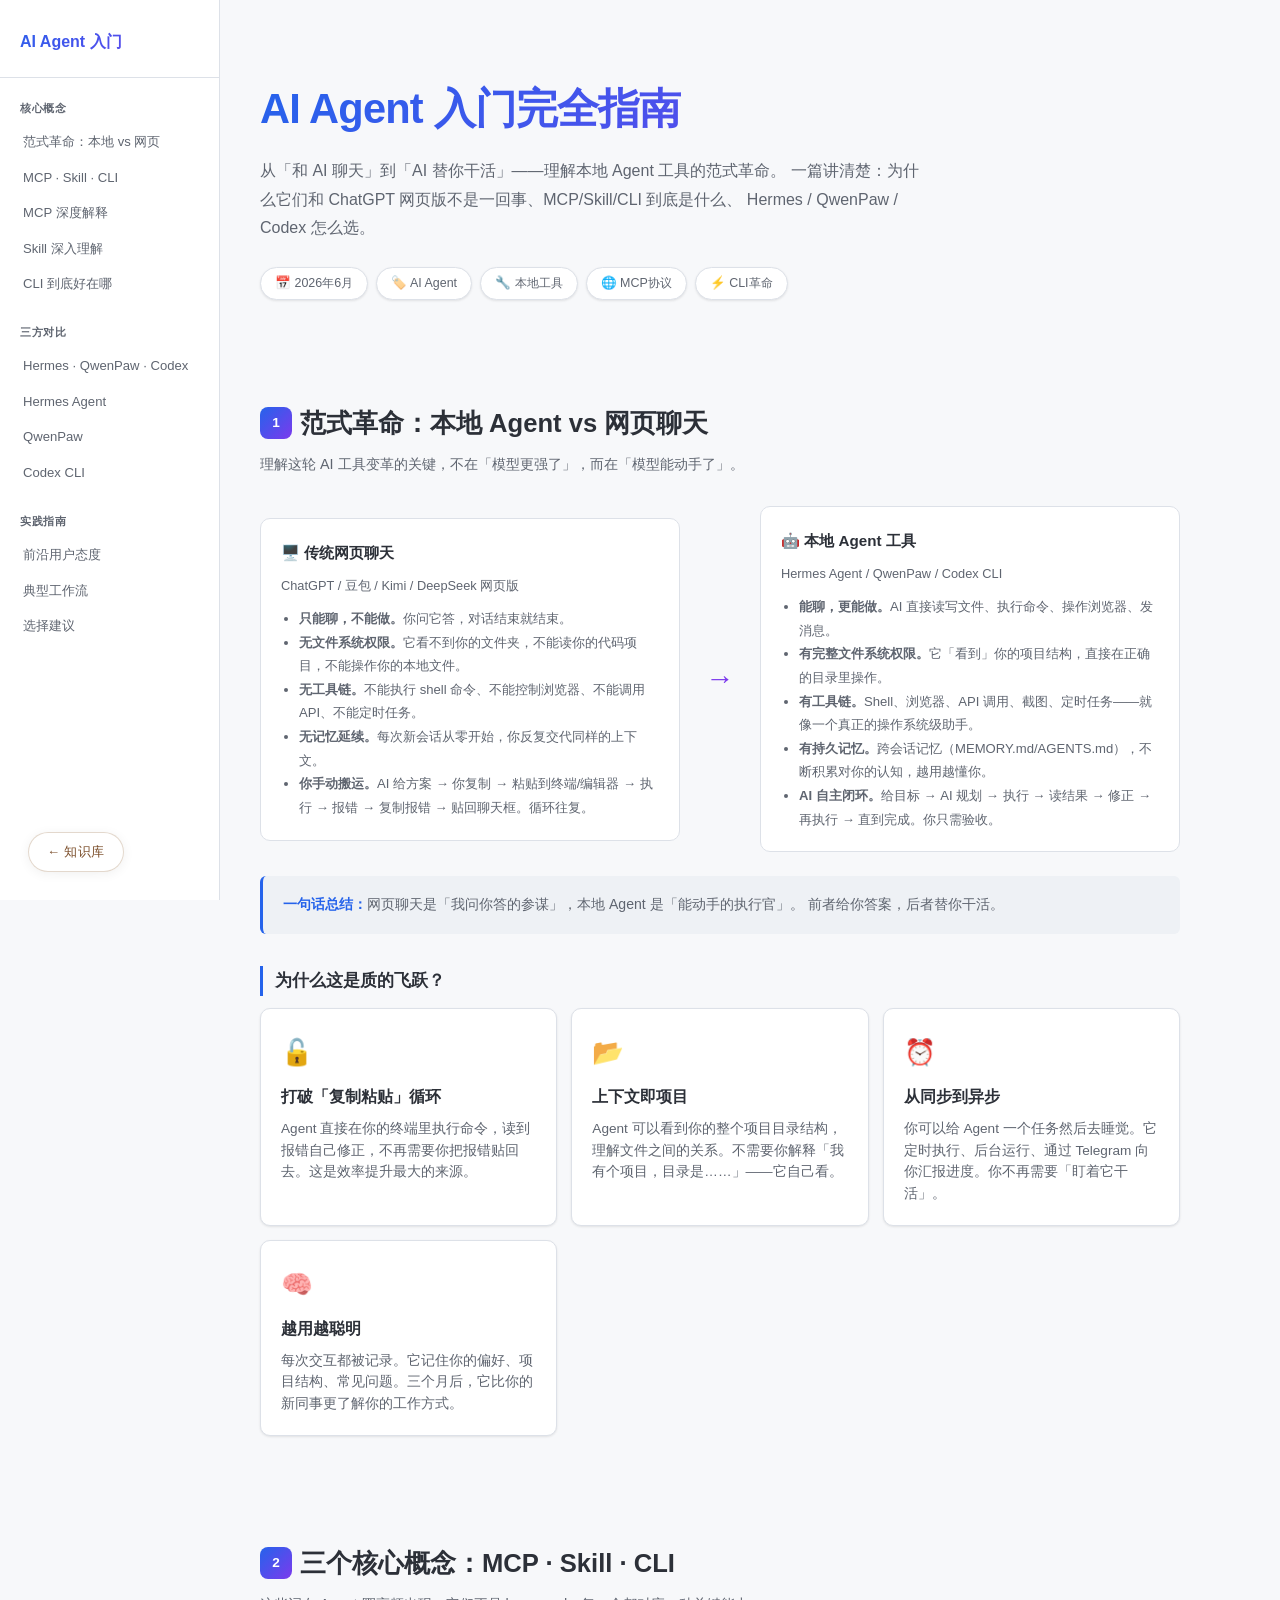
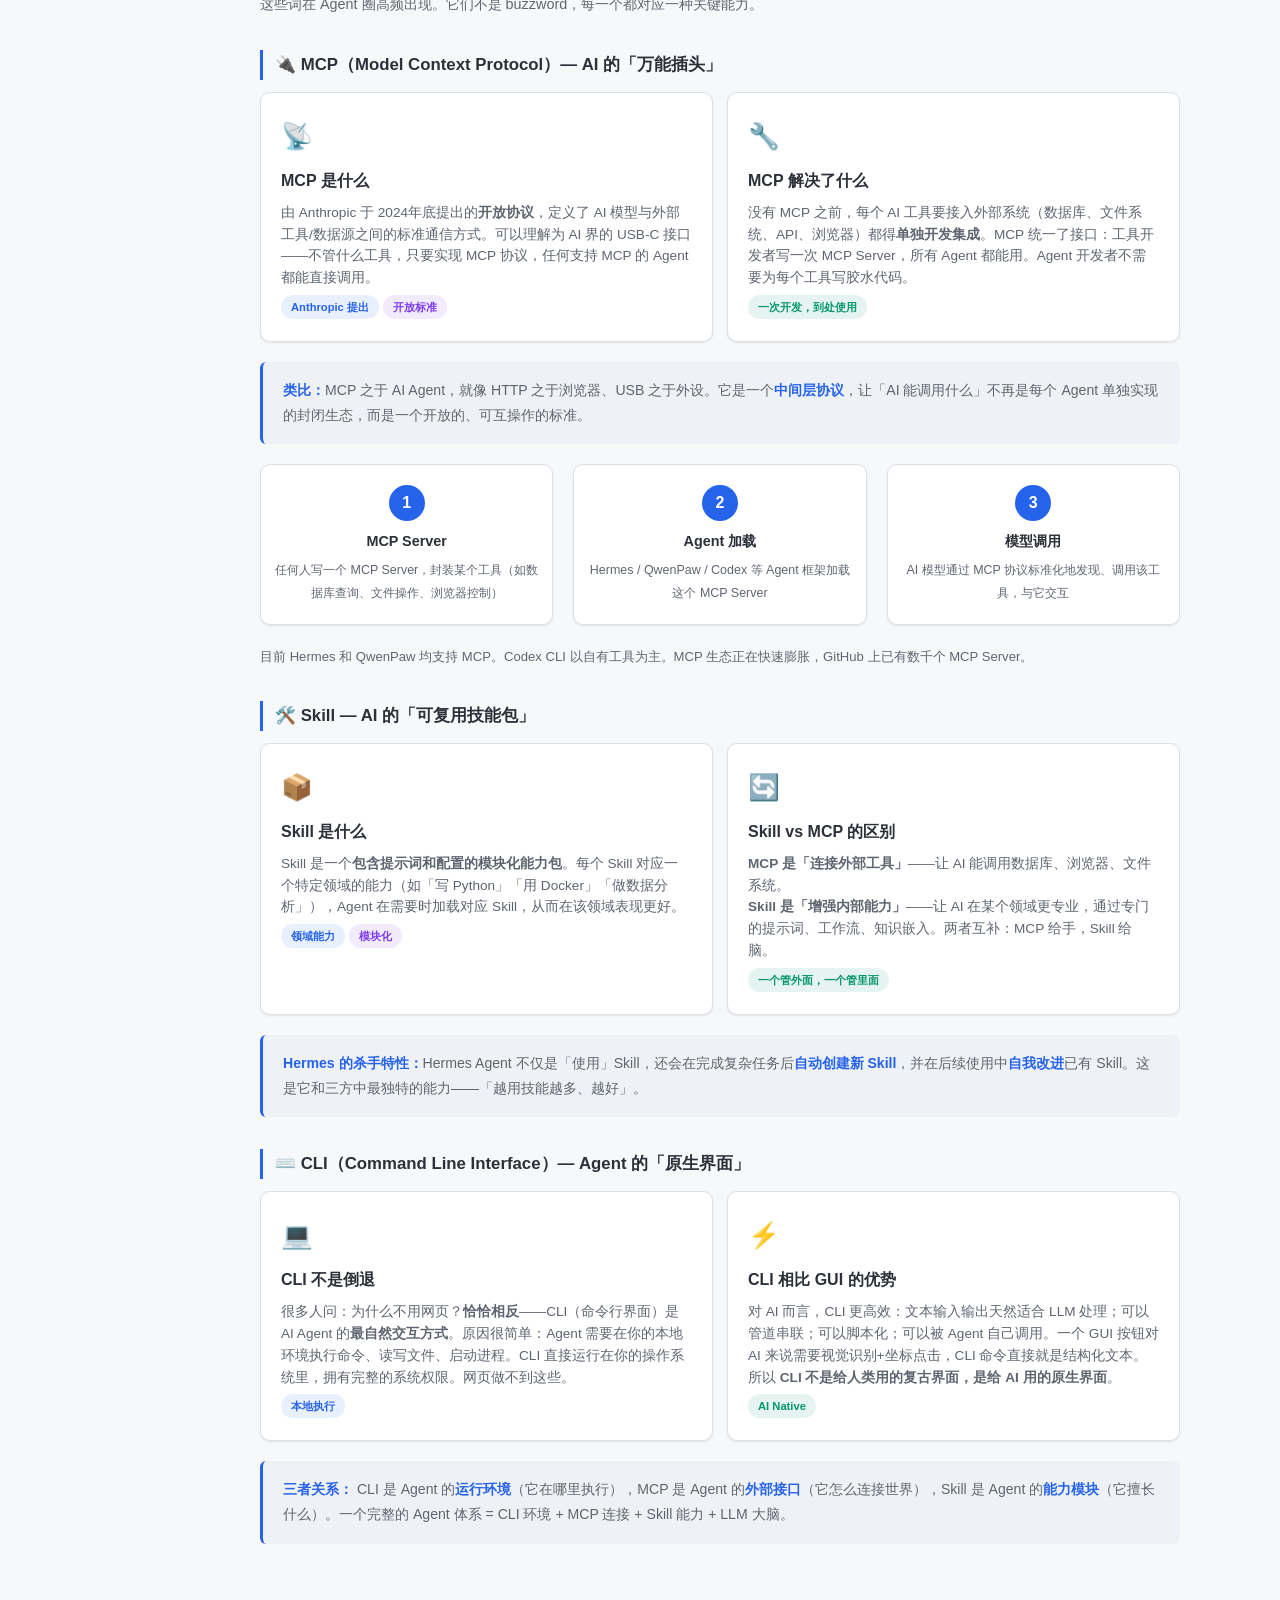
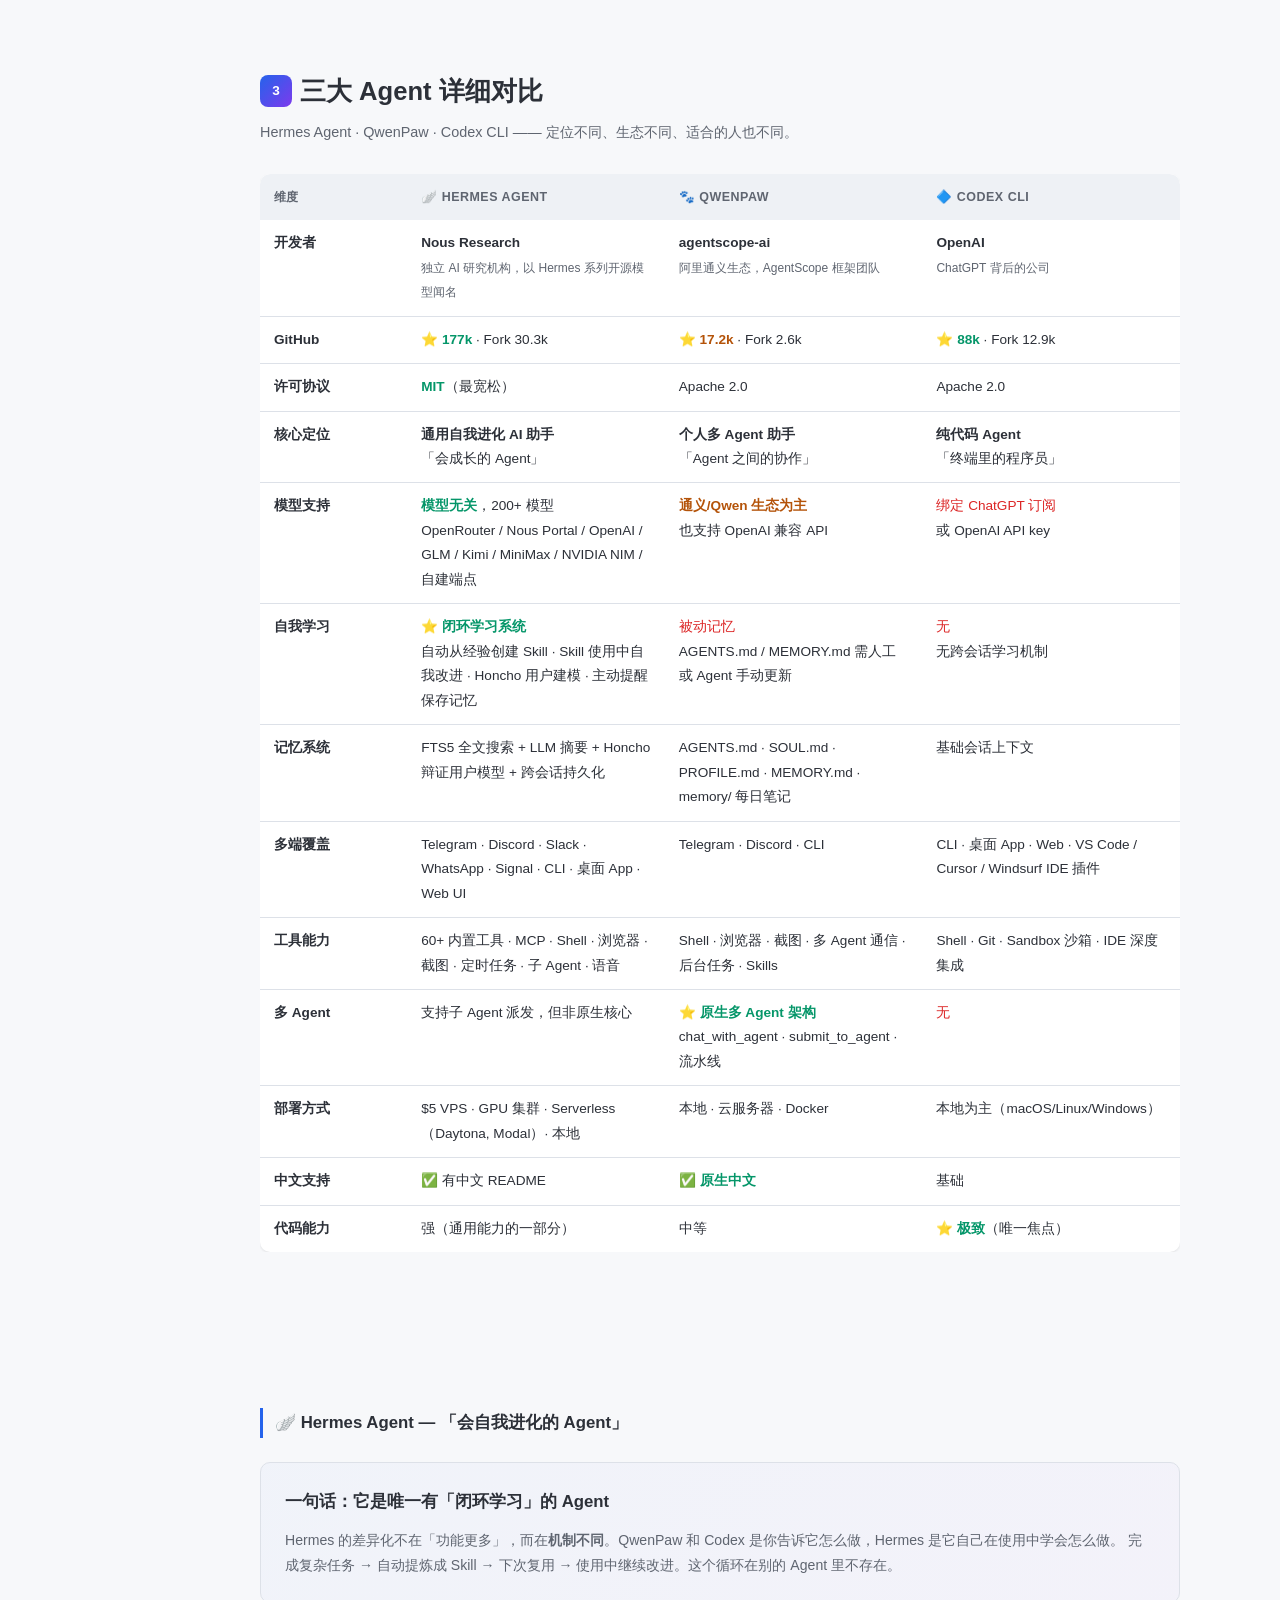
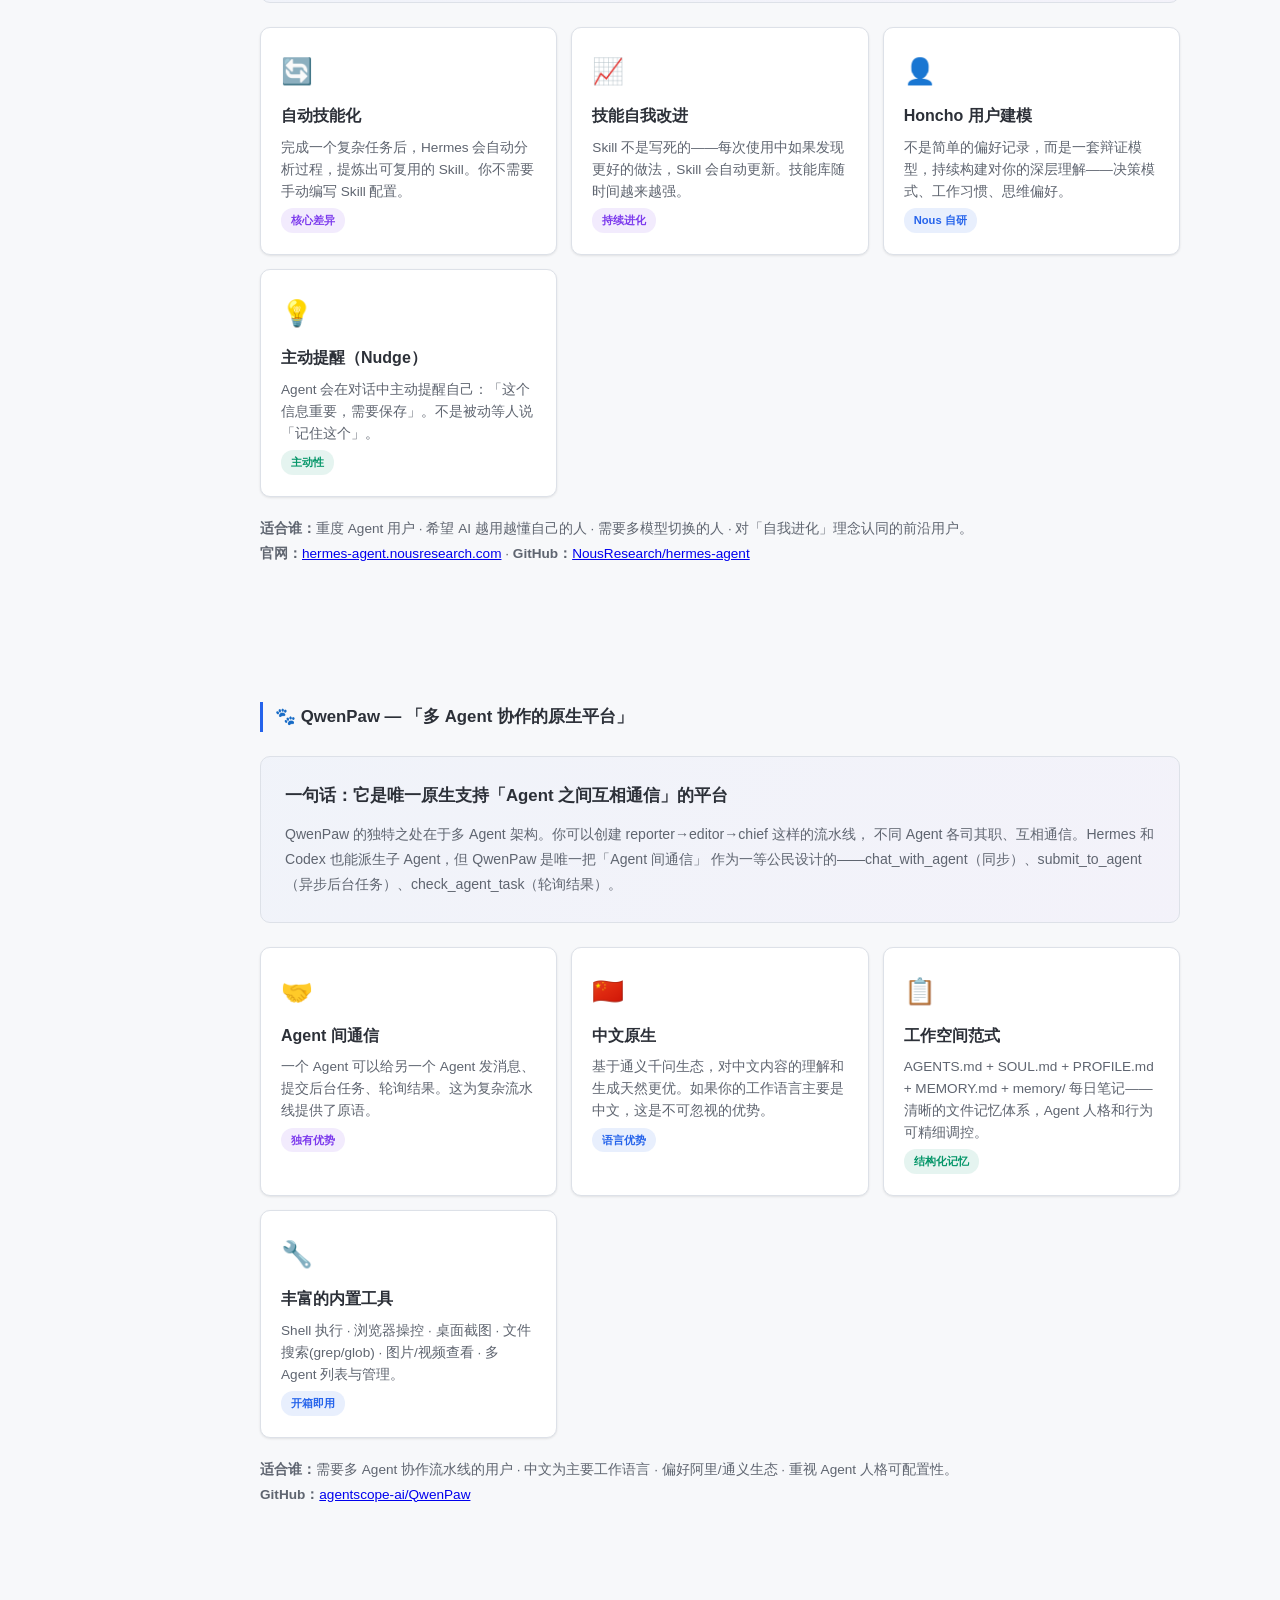
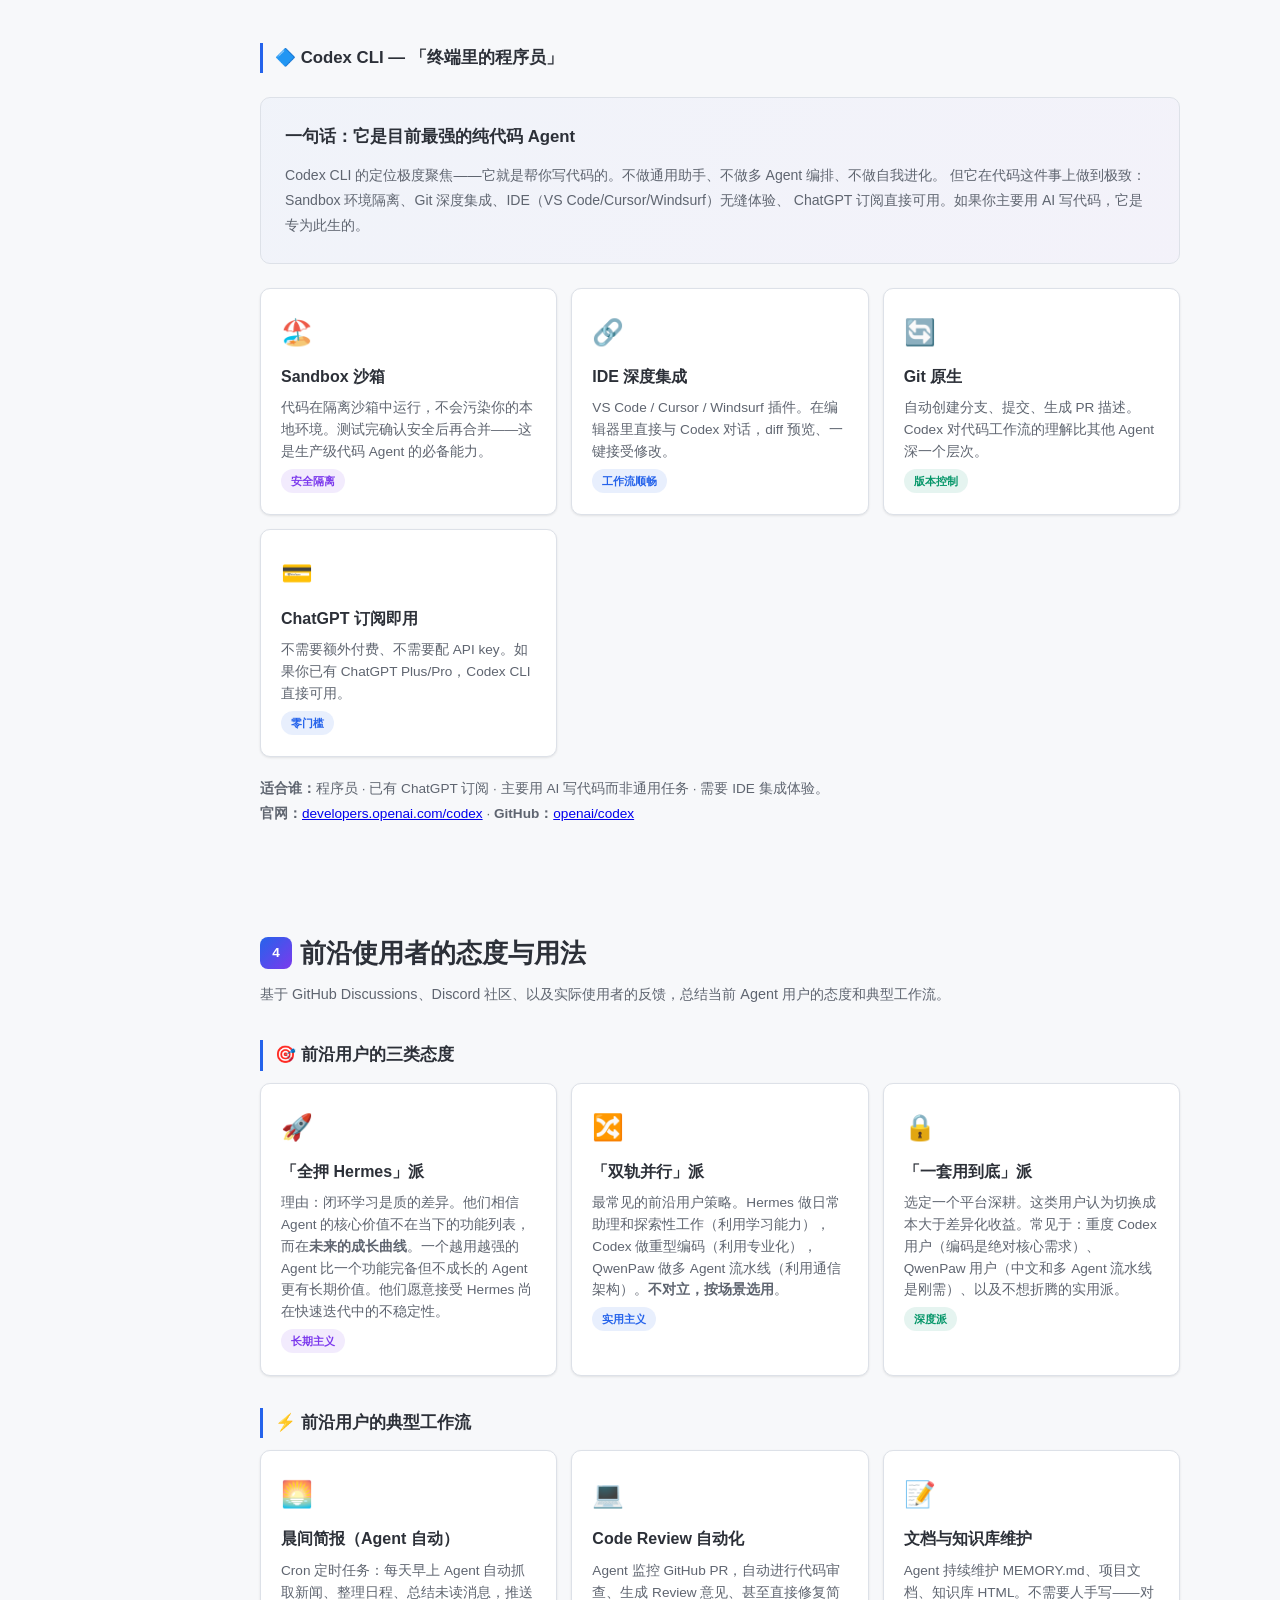
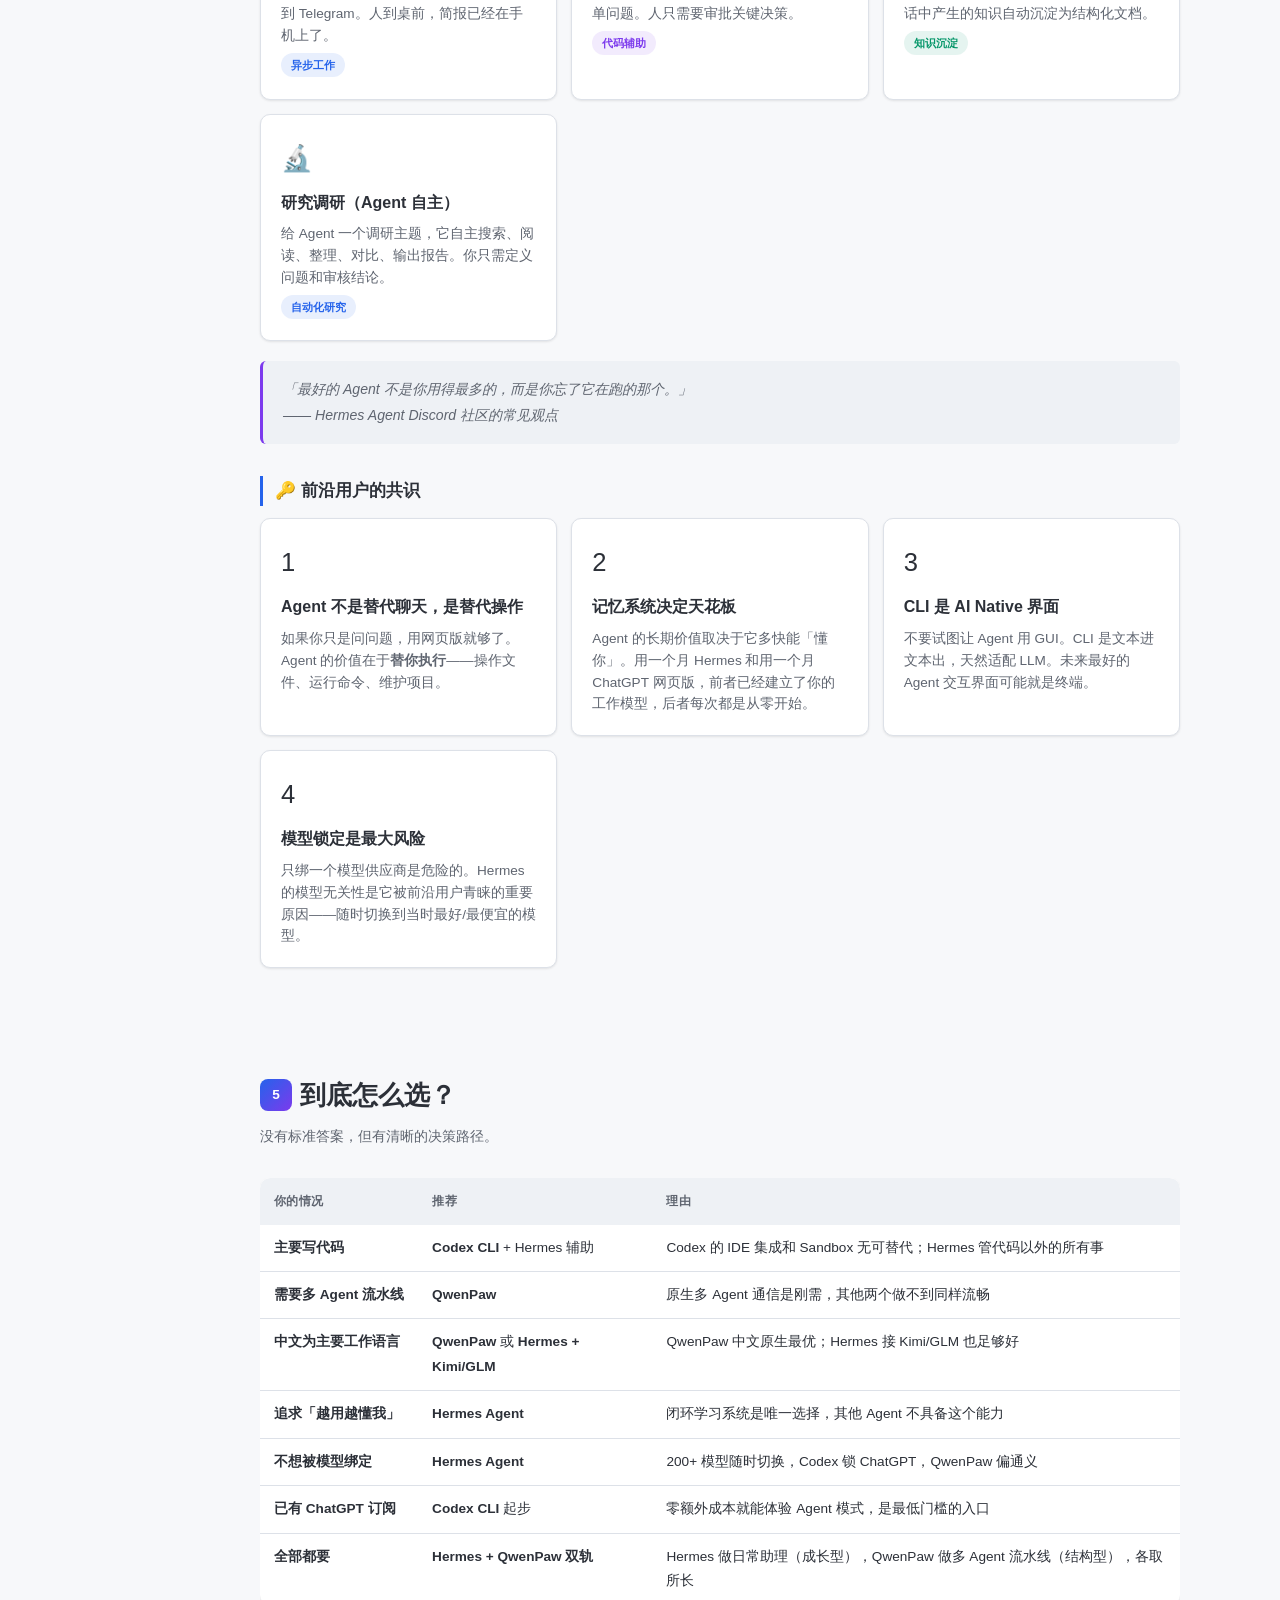
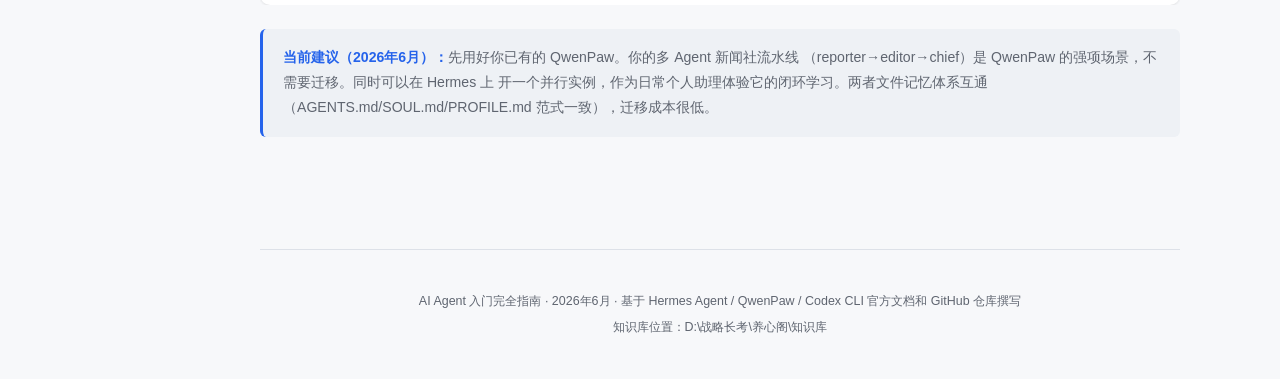
==== commit cd1571c7: "update: 本地最新修改" ====
--- a/kb/ai-agent.html
+++ b/kb/ai-agent.html
@@ -4,6 +4,14 @@
 <meta charset="UTF-8">
 <meta name="viewport" content="width=device-width, initial-scale=1.0">
 <title>AI Agent 入门 — 本地Agent vs 网页聊天 · MCP/Skill/CLI 科普 · 三大Agent对比</title>
+<meta name="description" content="AI Agent 入门完全指南，解释本地 Agent、网页聊天、MCP、Skill、CLI、Hermes、QwenPaw 与 Codex 的差异和工作流。">
+<link rel="canonical" href="https://dishu.online/kb/ai-agent.html">
+<meta property="og:type" content="article">
+<meta property="og:site_name" content="地书">
+<meta property="og:title" content="AI Agent 入门 — 本地Agent vs 网页聊天 · MCP/Skill/CLI 科普 · 三大Agent对比">
+<meta property="og:description" content="AI Agent 入门完全指南，解释本地 Agent、网页聊天、MCP、Skill、CLI、Hermes、QwenPaw 与 Codex 的差异和工作流。">
+<meta property="og:url" content="https://dishu.online/kb/ai-agent.html">
+<link rel="stylesheet" href="../assets/css/site.css">
 <style>
 :root {
   --bg: #f7f8fa; --bg2: #fff; --bg3: #eef1f5; --card: #fff;
@@ -137,29 +145,10 @@
 
 footer { padding:40px 0; border-top:1px solid var(--border); margin-top:40px; text-align:center; color:var(--text2); font-size:0.78rem; }
 </style>
-<style>
-.kb-back-btn {
-  position: fixed; bottom: 28px; left: 28px; z-index: 99999;
-  background: rgba(255,255,255,0.9); backdrop-filter: blur(8px);
-  -webkit-backdrop-filter: blur(8px);
-  border: 1px solid rgba(139,94,60,0.2);
-  border-radius: 24px; padding: 8px 18px;
-  font-size: 13px; color: #8b5e3c; text-decoration: none;
-  font-family: -apple-system, "PingFang SC", "Microsoft YaHei", sans-serif;
-  box-shadow: 0 2px 12px rgba(0,0,0,0.06);
-  transition: all 0.25s; display: inline-flex; align-items: center; gap: 6px;
-  letter-spacing: 0.04em;
-}
-.kb-back-btn:hover {
-  background: rgba(255,255,255,1);
-  box-shadow: 0 4px 20px rgba(0,0,0,0.12);
-  transform: translateY(-2px);
-  border-color: rgba(139,94,60,0.4);
-}
-</style>
+<script src="../assets/js/site.js" defer></script>
 </head>
 <body>
-<a href="../index.html" class="kb-back-btn">鈫?鐭ヨ瘑搴?/a>
+<a href="../index.html" class="kb-back-btn">← 知识库</a>
 
 
 <!-- ====== SIDEBAR NAV ====== -->
@@ -512,8 +501,8 @@
   </div>
   <p style="margin-top:20px;font-size:0.85rem;color:var(--text2);">
     <strong>适合谁：</strong>重度 Agent 用户 · 希望 AI 越用越懂自己的人 · 需要多模型切换的人 · 对「自我进化」理念认同的前沿用户。<br>
-    <strong>官网：</strong><a href="https://hermes-agent.nousresearch.com/docs/" target="_blank">hermes-agent.nousresearch.com</a> ·
-    <strong>GitHub：</strong><a href="https://github.com/NousResearch/hermes-agent" target="_blank">NousResearch/hermes-agent</a>
+    <strong>官网：</strong><a href="https://hermes-agent.nousresearch.com/docs/" target="_blank" rel="noopener noreferrer">hermes-agent.nousresearch.com</a> ·
+    <strong>GitHub：</strong><a href="https://github.com/NousResearch/hermes-agent" target="_blank" rel="noopener noreferrer">NousResearch/hermes-agent</a>
   </p>
 </section>
 
@@ -556,7 +545,7 @@
   </div>
   <p style="margin-top:20px;font-size:0.85rem;color:var(--text2);">
     <strong>适合谁：</strong>需要多 Agent 协作流水线的用户 · 中文为主要工作语言 · 偏好阿里/通义生态 · 重视 Agent 人格可配置性。<br>
-    <strong>GitHub：</strong><a href="https://github.com/agentscope-ai/QwenPaw" target="_blank">agentscope-ai/QwenPaw</a>
+    <strong>GitHub：</strong><a href="https://github.com/agentscope-ai/QwenPaw" target="_blank" rel="noopener noreferrer">agentscope-ai/QwenPaw</a>
   </p>
 </section>
 
@@ -599,8 +588,8 @@
   </div>
   <p style="margin-top:20px;font-size:0.85rem;color:var(--text2);">
     <strong>适合谁：</strong>程序员 · 已有 ChatGPT 订阅 · 主要用 AI 写代码而非通用任务 · 需要 IDE 集成体验。<br>
-    <strong>官网：</strong><a href="https://developers.openai.com/codex" target="_blank">developers.openai.com/codex</a> ·
-    <strong>GitHub：</strong><a href="https://github.com/openai/codex" target="_blank">openai/codex</a>
+    <strong>官网：</strong><a href="https://developers.openai.com/codex" target="_blank" rel="noopener noreferrer">developers.openai.com/codex</a> ·
+    <strong>GitHub：</strong><a href="https://github.com/openai/codex" target="_blank" rel="noopener noreferrer">openai/codex</a>
   </p>
 </section>
 
@@ -768,4 +757,4 @@
 
 </main>
 </body>
-</html>+</html>
--- a/assets/css/site.css
+++ b/assets/css/site.css
@@ -0,0 +1,89 @@
+﻿:root {
+  --site-bg: #f6f3ed;
+  --site-surface: #fffdf8;
+  --site-text: #262116;
+  --site-muted: #6c6254;
+  --site-soft: #8f8270;
+  --site-accent: #2f6f67;
+  --site-accent-2: #8a5b2f;
+  --site-ink: #1c2630;
+  --site-border: #ddd3c4;
+  --site-shadow: 0 10px 28px rgba(44, 36, 22, 0.08);
+  --site-radius: 8px;
+}
+html { scroll-behavior: smooth; }
+body { text-rendering: optimizeLegibility; -webkit-font-smoothing: antialiased; }
+.site-shell {
+  min-height: 100vh;
+  background:
+    linear-gradient(180deg, rgba(246,243,237,0.94), rgba(246,243,237,1)),
+    radial-gradient(circle at 14% 8%, rgba(47,111,103,0.09), transparent 28%),
+    radial-gradient(circle at 86% 18%, rgba(138,91,47,0.08), transparent 28%);
+  color: var(--site-text);
+  font-family: -apple-system, BlinkMacSystemFont, "Segoe UI", "PingFang SC", "Hiragino Sans GB", "Microsoft YaHei", sans-serif;
+}
+.kb-back-btn {
+  position: fixed;
+  bottom: 28px;
+  left: 28px;
+  z-index: 99999;
+  display: inline-flex;
+  align-items: center;
+  gap: 6px;
+  min-height: 40px;
+  padding: 8px 18px;
+  border: 1px solid rgba(138, 91, 47, 0.24);
+  border-radius: 24px;
+  background: rgba(255, 255, 255, 0.92);
+  color: #7b4e2a;
+  box-shadow: 0 2px 12px rgba(0, 0, 0, 0.06);
+  text-decoration: none;
+  font-family: -apple-system, BlinkMacSystemFont, "Segoe UI", "PingFang SC", "Hiragino Sans GB", "Microsoft YaHei", sans-serif;
+  font-size: 13px;
+  line-height: 1.4;
+  letter-spacing: 0.03em;
+  backdrop-filter: blur(8px);
+  -webkit-backdrop-filter: blur(8px);
+  transition: transform 0.2s ease, box-shadow 0.2s ease, background 0.2s ease, border-color 0.2s ease;
+}
+.kb-back-btn:hover,
+.kb-back-btn:focus-visible {
+  background: #fff;
+  border-color: rgba(138, 91, 47, 0.42);
+  box-shadow: 0 4px 20px rgba(0, 0, 0, 0.12);
+  color: #6f4424;
+  transform: translateY(-2px);
+  outline: none;
+}
+.site-btt {
+  position: fixed;
+  right: 22px;
+  bottom: 22px;
+  z-index: 500;
+  width: 42px;
+  height: 42px;
+  border: 1px solid rgba(47, 111, 103, 0.24);
+  border-radius: 50%;
+  background: rgba(255, 255, 255, 0.94);
+  color: var(--site-accent);
+  box-shadow: 0 8px 24px rgba(38, 33, 22, 0.12);
+  cursor: pointer;
+  opacity: 0;
+  pointer-events: none;
+  transform: translateY(12px);
+  transition: opacity 0.2s ease, transform 0.2s ease;
+}
+.site-btt.show { opacity: 1; pointer-events: auto; transform: translateY(0); }
+.site-btt:focus-visible { outline: 2px solid var(--site-accent); outline-offset: 3px; }
+@media (max-width: 680px) {
+  .kb-back-btn { left: 16px; bottom: 16px; padding: 7px 14px; }
+  .site-btt { right: 16px; bottom: 16px; }
+}
+@media (prefers-reduced-motion: reduce) {
+  *, *::before, *::after {
+    animation-duration: 0.001ms !important;
+    animation-iteration-count: 1 !important;
+    scroll-behavior: auto !important;
+    transition-duration: 0.001ms !important;
+  }
+}
